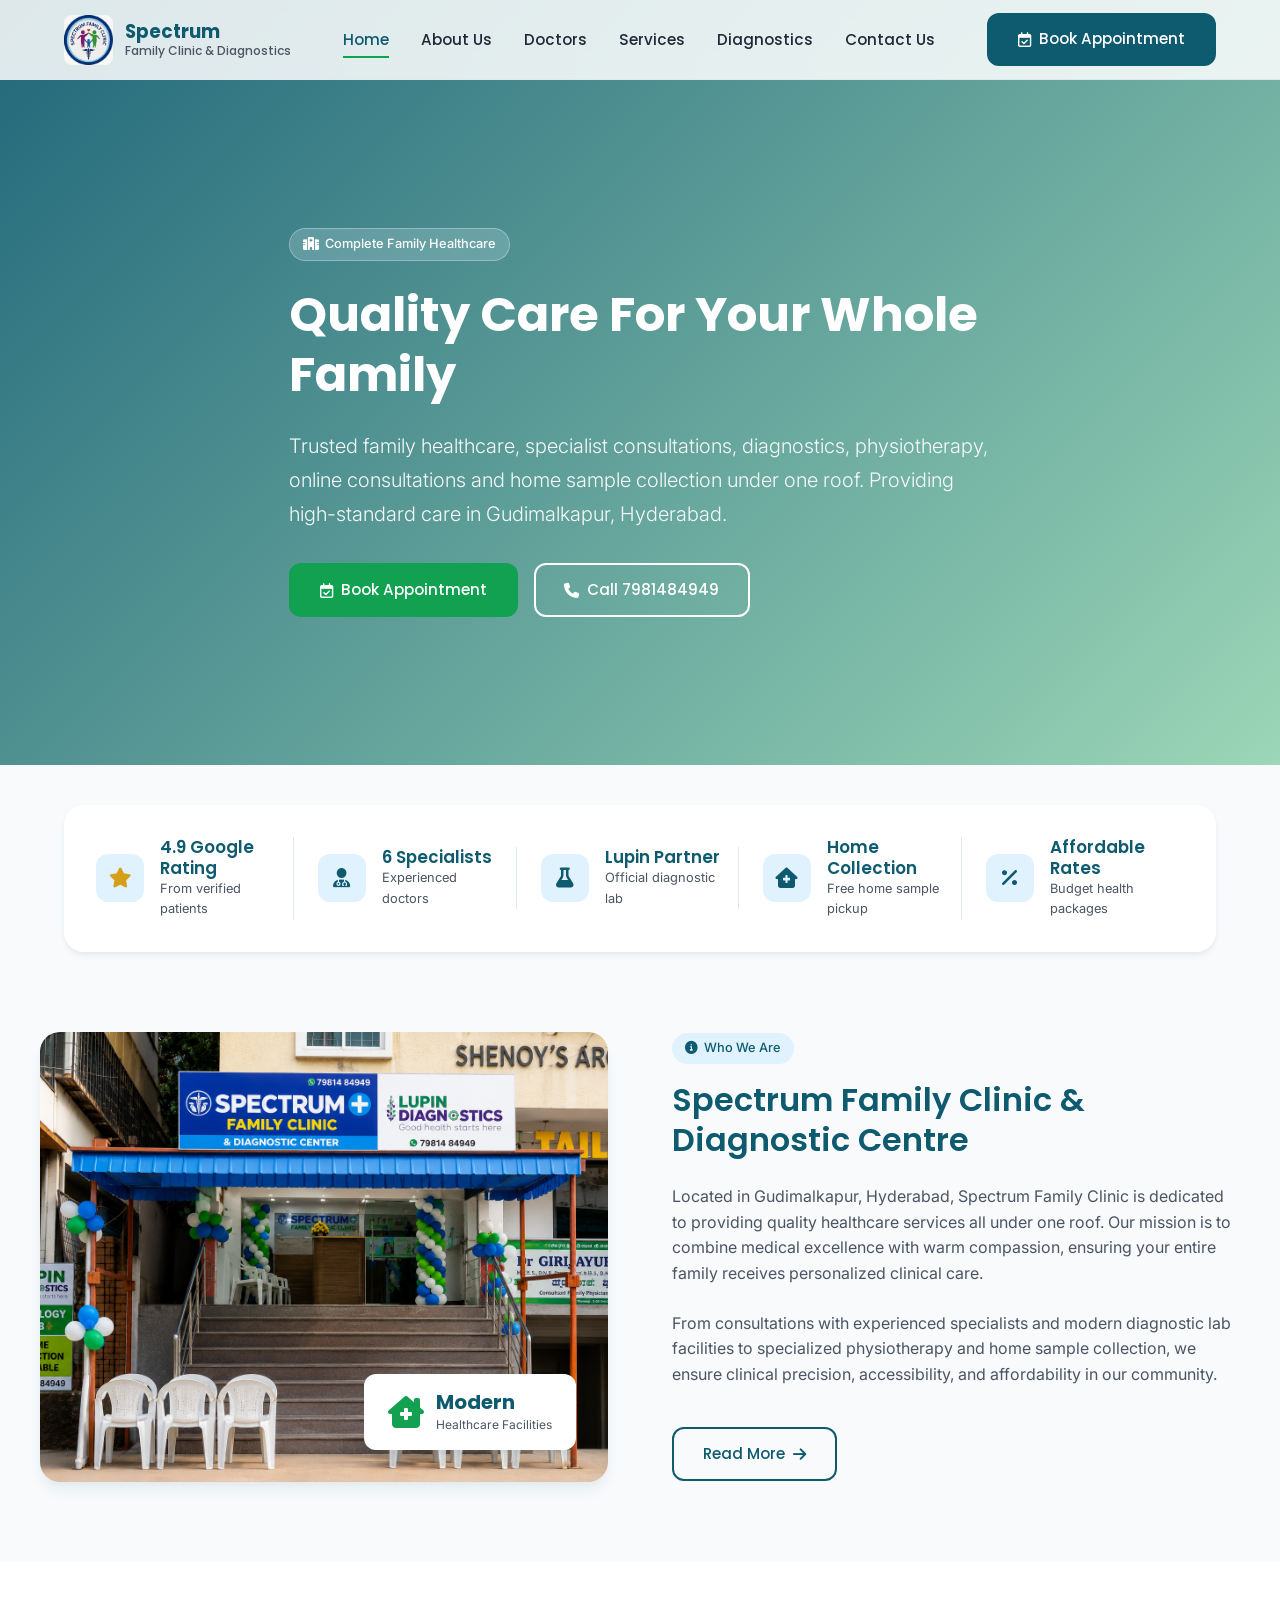
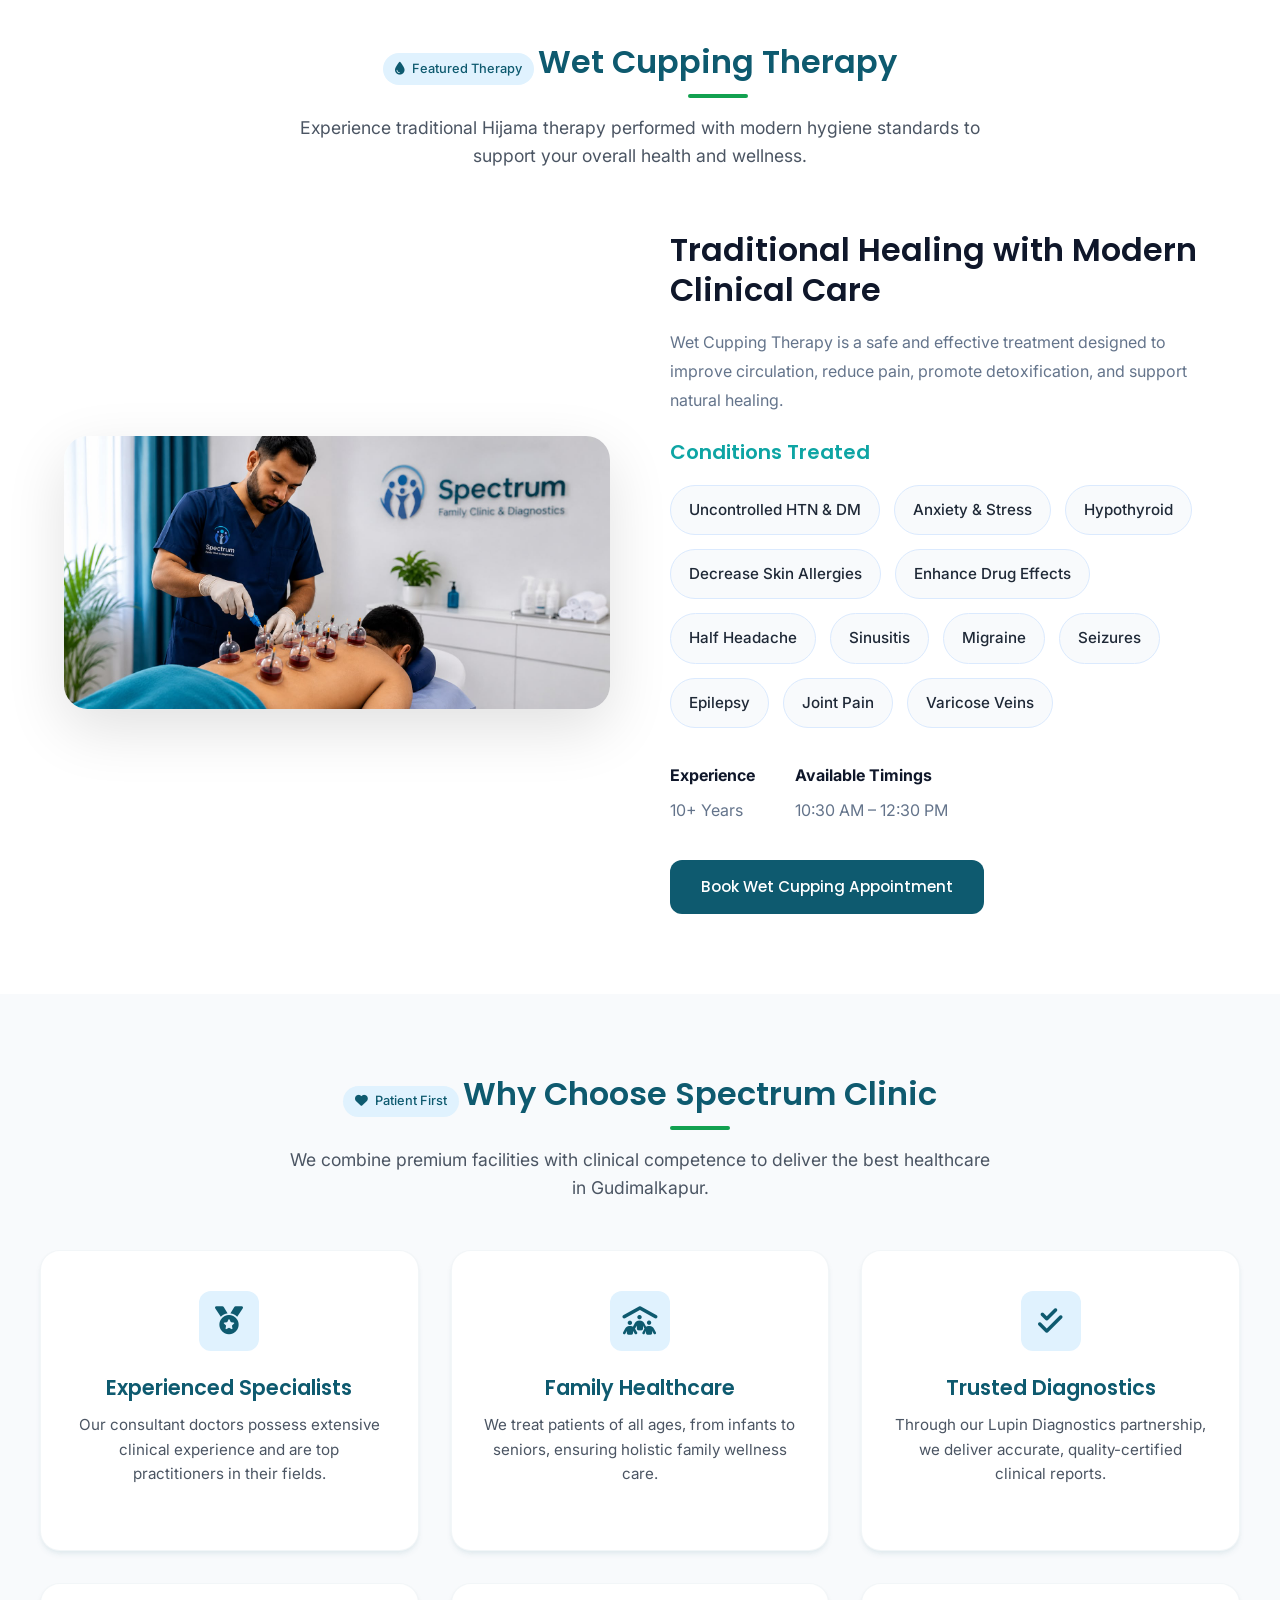
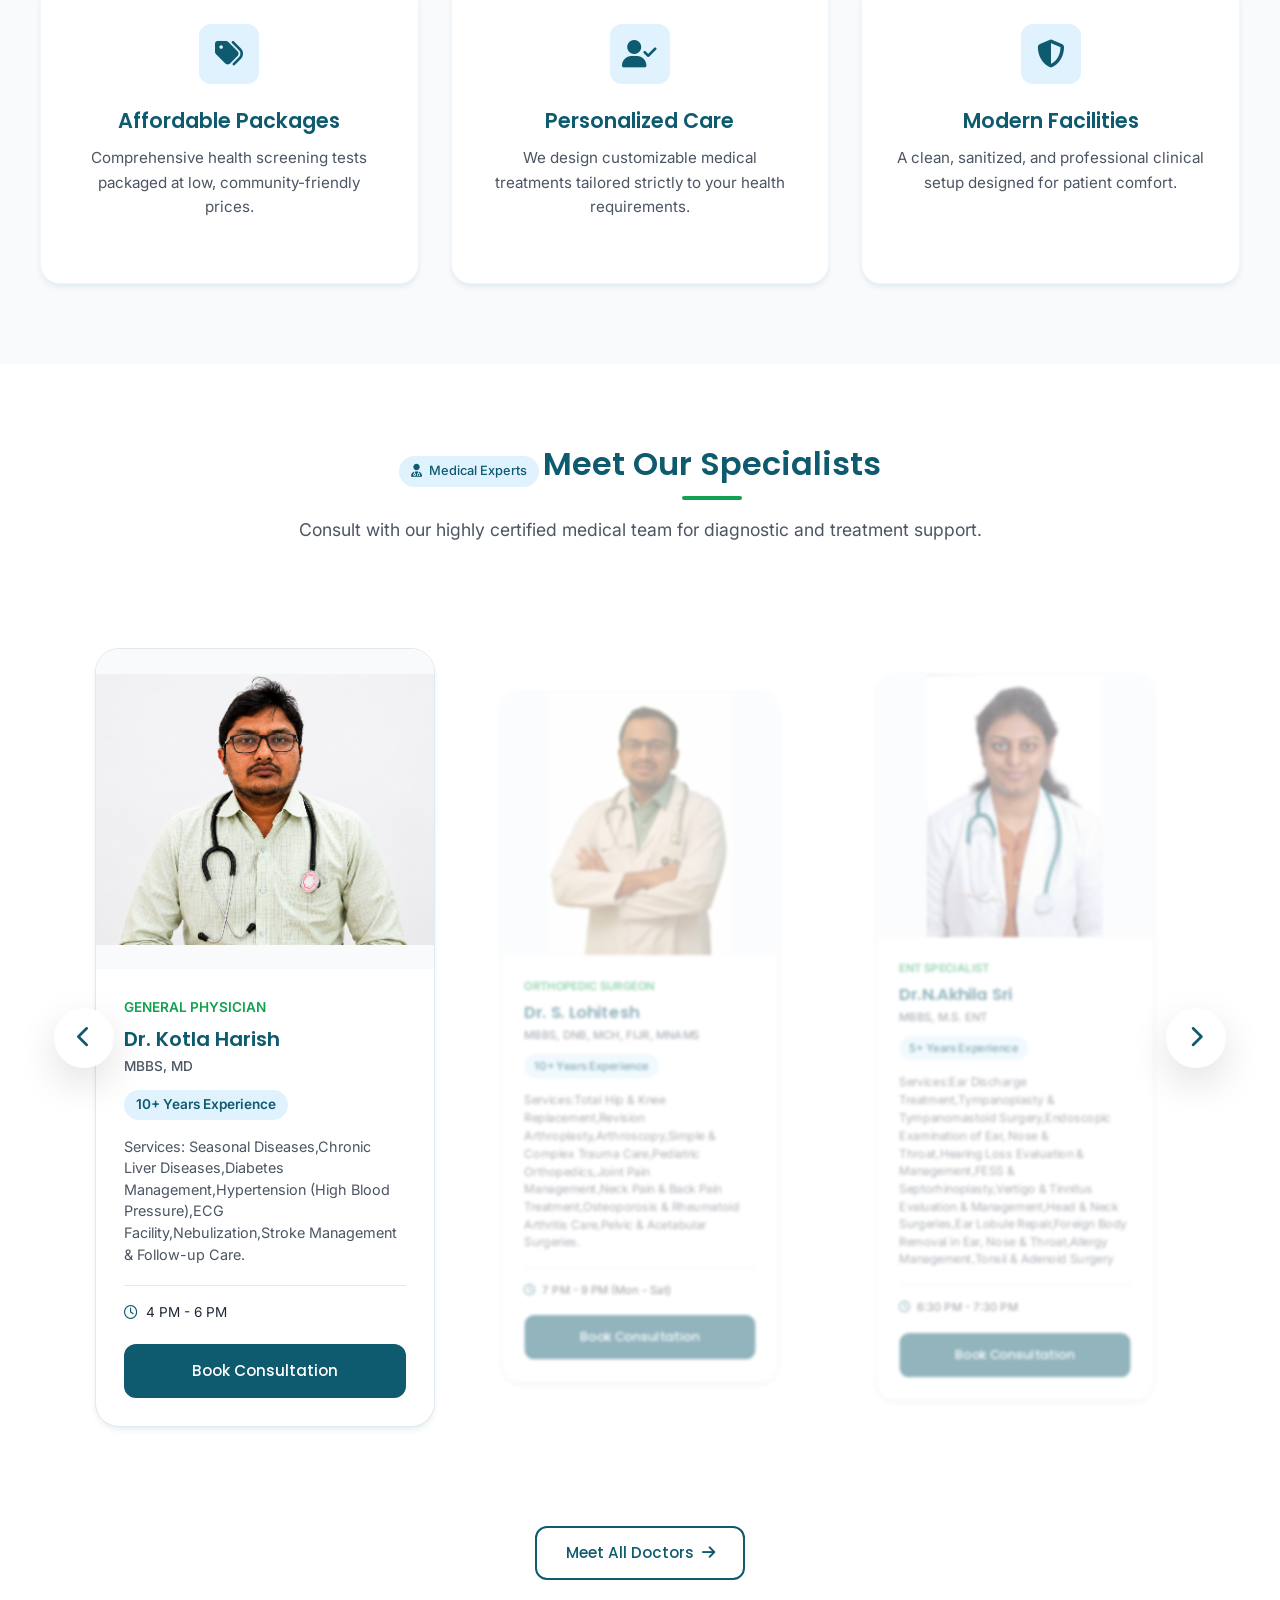
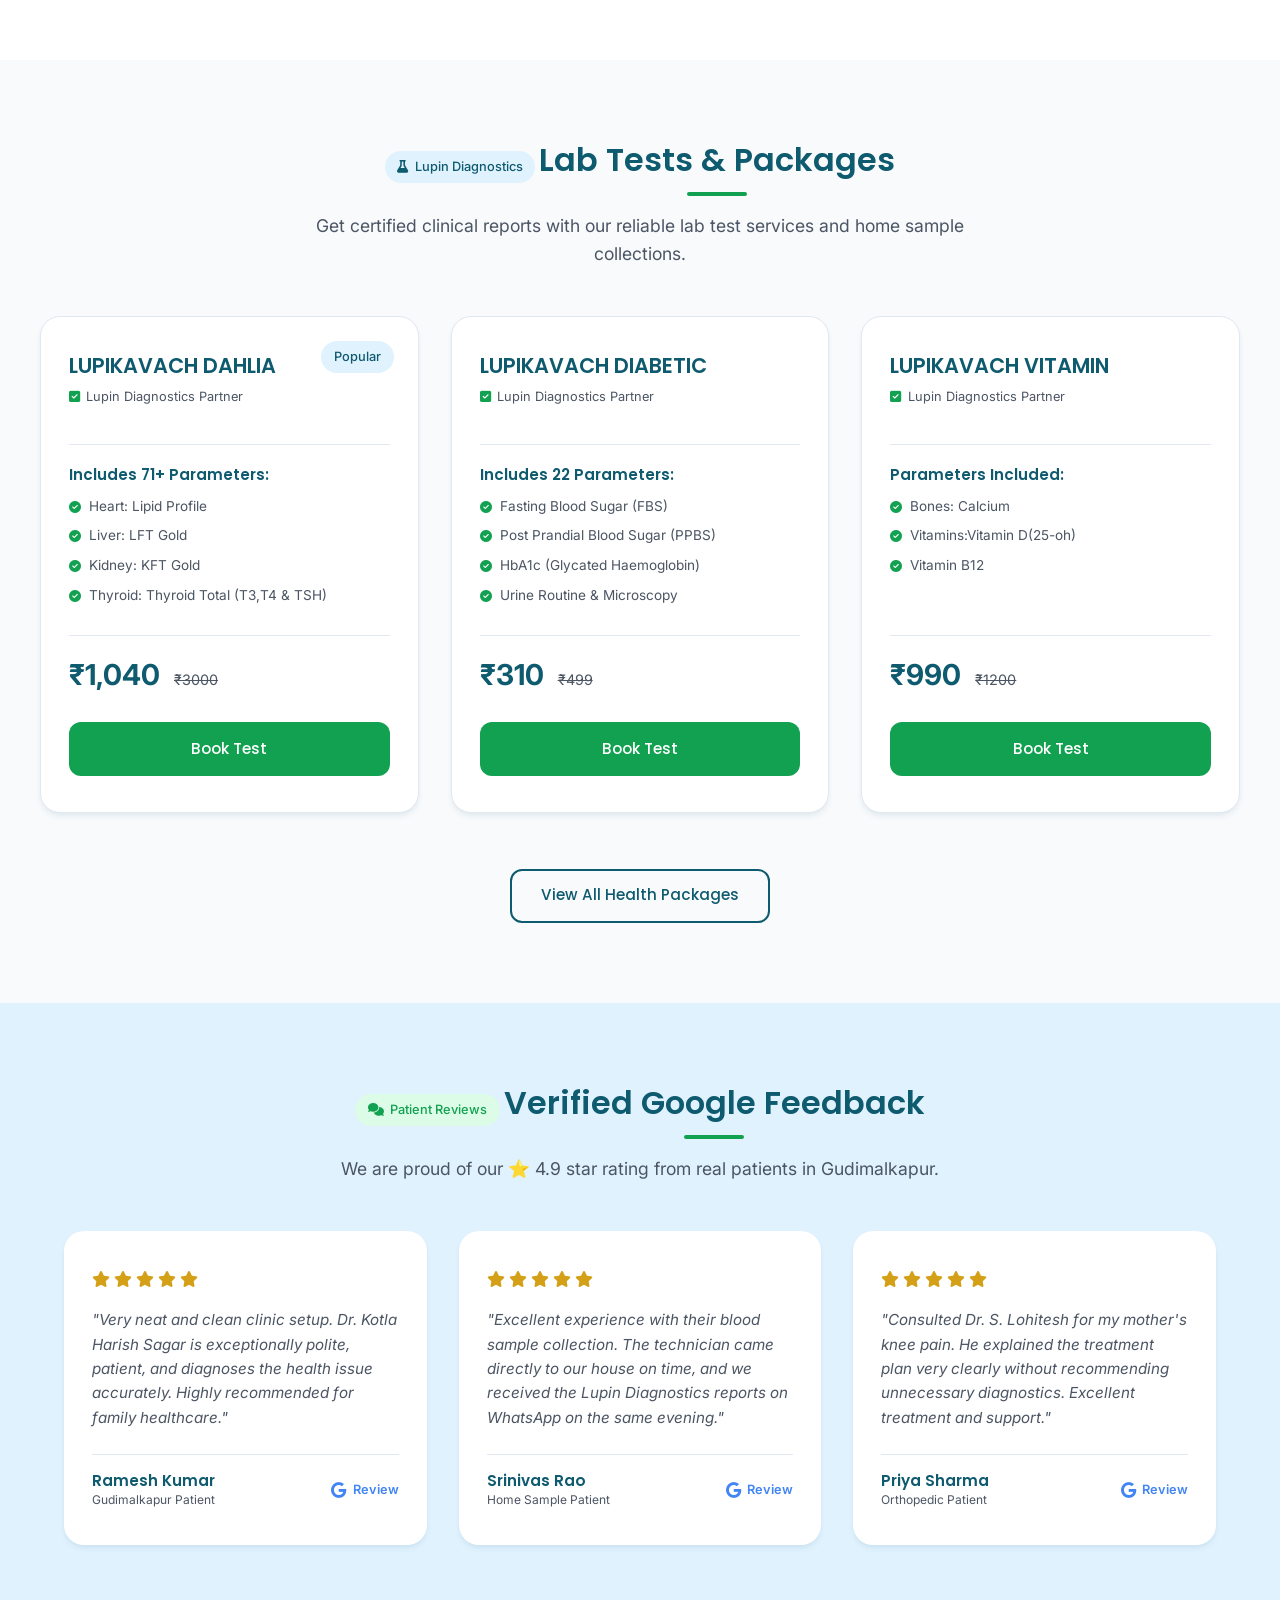
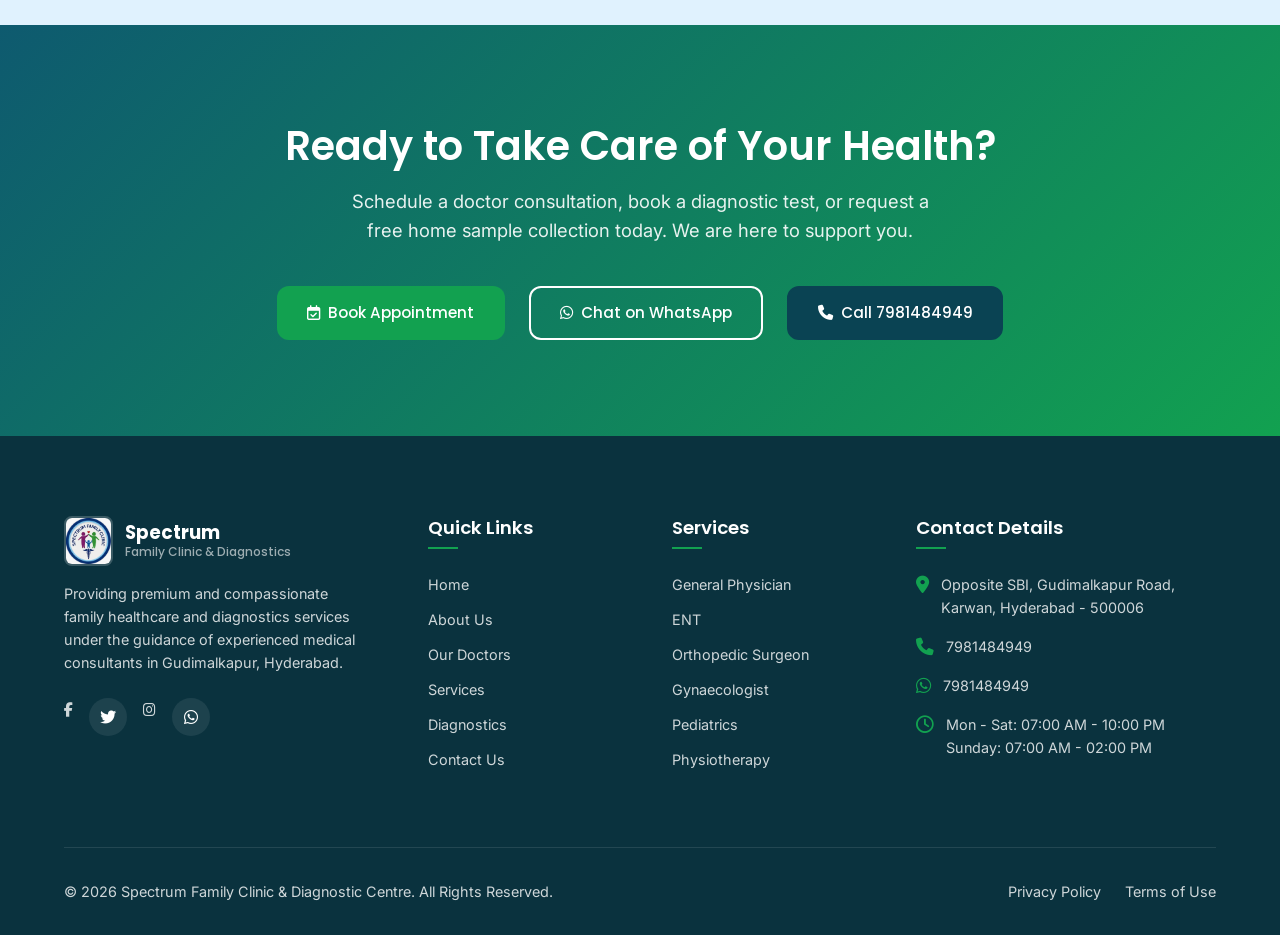
==== index.html @ e3f9c3ff "Spectrum Clinic Website" ====
<!DOCTYPE html>
<html lang="en">
<head>
  <meta charset="UTF-8">
  <meta name="viewport" content="width=device-width, initial-scale=1.0">
  
  <!-- Primary Meta Tags -->
  <title>Spectrum Family Clinic & Diagnostic Centre | Gudimalkapur, Hyderabad</title>
  <meta name="description" content="Quality Care For Your Whole Family. Trusted family clinic & diagnostic center in Gudimalkapur, Hyderabad. Specialist consultations, diagnostic tests, physiotherapy, home sample collection.">
  <meta name="keywords" content="Spectrum Family Clinic, Diagnostic Centre, Gudimalkapur Clinic, Mehdipatnam Clinic, Lupin Diagnostics Partner, Dr. Harish, Dr. Lohitesh, Dr. Akhila, Home blood collection Hyderabad">
  
  <!-- Open Graph / Facebook -->
  <meta property="og:type" content="website">
  <meta property="og:url" content="https://www.spectrumfamilyclinic.com/">
  <meta property="og:title" content="Spectrum Family Clinic & Diagnostic Centre">
  <meta property="og:description" content="Quality Care For Your Whole Family. Trusted family clinic & diagnostic center in Gudimalkapur, Hyderabad.">
  <meta property="og:image" content="assets/hospital.jpeg">

  <!-- Twitter -->
  <meta property="twitter:card" content="summary_large_image">
  <meta property="twitter:title" content="Spectrum Family Clinic & Diagnostic Centre">
  <meta property="twitter:description" content="Quality Care For Your Whole Family. Trusted clinic in Gudimalkapur.">
  <meta property="twitter:image" content="assets/hospital.jpeg">

  <!-- Stylesheets -->
  <link rel="stylesheet" href="css/style.css">
  <link rel="stylesheet" href="https://cdnjs.cloudflare.com/ajax/libs/font-awesome/6.4.0/css/all.min.css">
  
  <!-- JSON-LD Local Business & Healthcare Schema -->
  <script type="application/ld+json">
  {
    "@context": "https://schema.org",
    "@type": "MedicalClinic",
    "name": "Spectrum Family Clinic & Diagnostic Centre",
    "alternateName": "Spectrum Family Clinic",
    "image": "assets/hospital.jpeg",
    "logo": "assets/logo.jpeg",
    "telephone": "+917981484949",
    "url": "https://www.spectrumfamilyclinic.com",
    "address": {
      "@type": "PostalAddress",
      "streetAddress": "Opposite SBI, Gudimalkapur Road, Karwan",
      "addressLocality": "Hyderabad",
      "addressRegion": "Telangana",
      "postalCode": "500006",
      "addressCountry": "IN"
    },
    "geo": {
      "@type": "GeoCoordinates",
      "latitude": 17.3891,
      "longitude": 78.4357
    },
    "openingHoursSpecification": {
      "@type": "OpeningHoursSpecification",
      "dayOfWeek": [
        "Monday",
        "Tuesday",
        "Wednesday",
        "Thursday",
        "Friday",
        "Saturday"
      ],
      "opens": "10:00",
      "closes": "22:00"
    },
    "priceRange": "$$",
    "medicalSpecialty": [
      "GeneralPediatrics",
      "GynecologicAndObstetricServices",
      "Otolaryngology",
      "OrthopedicDiagnosticProcedure",
      "GeneralSurgery"
    ],
    "availableService": [
      {
        "@type": "MedicalTest",
        "name": "Blood Tests & Diagnostic Screenings"
      },
      {
        "@type": "MedicalTherapy",
        "name": "Physiotherapy"
      }
    ]
  }
  </script>
</head>
<body>

  <!-- Header -->
  <header class="header">
    <div class="container nav-container">
      <a href="index.html" class="logo-link" id="headerLogoLink">
        <img src="assets/logo.jpeg" alt="Spectrum Family Clinic Logo" class="logo-img">
        <div class="brand-text">
          Spectrum
          <span>Family Clinic & Diagnostics</span>
        </div>
      </a>
      
      <nav class="nav">
        <ul class="nav-menu" id="navMenu">
          <li><a href="index.html" class="nav-link active" id="navHome">Home</a></li>
          <li><a href="about.html" class="nav-link" id="navAbout">About Us</a></li>
          <li><a href="doctors.html" class="nav-link" id="navDoctors">Doctors</a></li>
          <li><a href="services.html" class="nav-link" id="navServices">Services</a></li>
          <li><a href="diagnostics.html" class="nav-link" id="navDiagnostics">Diagnostics</a></li>
          <li><a href="contact.html" class="nav-link" id="navContact">Contact Us</a></li>
        </ul>
      </nav>

      <div class="nav-cta">
        <a href="appointment.html" class="btn btn-primary" id="headerBookBtn">
          <i class="fa-regular fa-calendar-check"></i> Book Appointment
        </a>
      </div>

      <button class="hamburger" id="hamburgerBtn" aria-label="Toggle Navigation">
        <span></span>
        <span></span>
        <span></span>
      </button>
    </div>
  </header>

  <!-- Hero Section -->
  <section class="hero";">
    <div class="hero-overlay"></div>
    <div class="container hero-content">
      <div class="badge badge-teal" style="background: rgba(224, 242, 254, 0.2); color: #FFFFFF; border: 1px solid rgba(255,255,255,0.3); margin-bottom: 1.5rem;">
        <i class="fa-solid fa-hospital"></i> Complete Family Healthcare
      </div>
      <h1>Quality Care For Your Whole Family</h1>
      <p>Trusted family healthcare, specialist consultations, diagnostics, physiotherapy, online consultations and home sample collection under one roof. Providing high-standard care in Gudimalkapur, Hyderabad.</p>
      <div class="hero-actions">
        <a href="appointment.html" class="btn btn-secondary" id="heroBookBtn">
          <i class="fa-regular fa-calendar-check"></i> Book Appointment
        </a>
        <a href="tel:7981484949" class="btn btn-outline-white" id="heroCallBtn">
          <i class="fa-solid fa-phone"></i> Call 7981484949
        </a>
      </div>
    </div>
     </section>
     <!--trust bar-->
    <section class="container reveal">
    <div class="trust-bar">
      <div class="trust-grid">
        <div class="trust-item">
          <div class="trust-icon-box">
            <i class="fa-solid fa-star" style="color: var(--color-accent);"></i>
          </div>
          <div class="trust-info">
            <h4>4.9 Google Rating</h4>
            <p>From verified patients</p>
          </div>
        </div>
        
        <div class="trust-item">
          <div class="trust-icon-box">
            <i class="fa-solid fa-user-doctor"></i>
          </div>
          <div class="trust-info">
            <h4>6 Specialists</h4>
            <p>Experienced doctors</p>
          </div>
        </div>
        
        <div class="trust-item">
          <div class="trust-icon-box">
            <i class="fa-solid fa-flask"></i>
          </div>
          <div class="trust-info">
            <h4>Lupin Partner</h4>
            <p>Official diagnostic lab</p>
          </div>
        </div>

        <div class="trust-item">
          <div class="trust-icon-box">
            <i class="fa-solid fa-house-medical"></i>
          </div>
          <div class="trust-info">
            <h4>Home Collection</h4>
            <p>Free home sample pickup</p>
          </div>
        </div>

        <div class="trust-item">
          <div class="trust-icon-box">
            <i class="fa-solid fa-percent"></i>
          </div>
          <div class="trust-info">
            <h4>Affordable Rates</h4>
            <p>Budget health packages</p>
          </div>
        </div>
      </div>
    </div>
  </section>
 


  <!-- About Preview Section -->
  <section class="section-padding container reveal">
    <div class="about-preview-grid">
      <div class="about-preview-image">
        <!-- Using client exterior/interior image (Hospital.jpeg for home context) -->
        <img src="assets/hospital.png" alt="Spectrum Family Clinic Facility Gudimalkapur">
        <div class="about-preview-badge">
          <i class="fa-solid fa-house-chimney-medical"></i>
          <div>
            <h4>Modern</h4>
            <p>Healthcare Facilities</p>
          </div>
        </div>
      </div>
      
      <div class="about-preview-content">
        <div class="badge badge-teal" style="margin-bottom: 1rem;">
          <i class="fa-solid fa-circle-info"></i> Who We Are
        </div>
        <h2>Spectrum Family Clinic & Diagnostic Centre</h2>
        <p>Located in Gudimalkapur, Hyderabad, Spectrum Family Clinic is dedicated to providing quality healthcare services all under one roof. Our mission is to combine medical excellence with warm compassion, ensuring your entire family receives personalized clinical care.</p>
        <p>From consultations with experienced specialists and modern diagnostic lab facilities to specialized physiotherapy and home sample collection, we ensure clinical precision, accessibility, and affordability in our community.</p>
        <a href="about.html" class="btn btn-outline" id="aboutPreviewBtn" style="margin-top: 1rem;">Read More <i class="fa-solid fa-arrow-right"></i></a>
      </div>
    </div>
  </section>
<!-- Featured Wet Cupping Therapy Section -->
<section class="section-padding bg-white reveal">

    <div class="container">

        <div class="section-header">
            <div class="badge badge-teal" style="margin-bottom:1rem;">
                <i class="fa-solid fa-droplet"></i> Featured Therapy
            </div>

            <h2>Wet Cupping Therapy</h2>

            <p>
                Experience traditional Hijama therapy performed with modern
                hygiene standards to support your overall health and wellness.
            </p>
        </div>

        <div class="wet-cupping-container">

            <div class="wet-cupping-image">

                <img src="assets/wet-cupping-banner.jpeg"
                     alt="Wet Cupping Therapy">

            </div>

            <div class="wet-cupping-content">

                <h3>Traditional Healing with Modern Clinical Care</h3>

                <p>
                    Wet Cupping Therapy is a safe and effective treatment
                    designed to improve circulation, reduce pain,
                    promote detoxification, and support natural healing.
                </p>

                <h4>Conditions Treated</h4>

                <div class="conditions-grid">

                    <span>Uncontrolled HTN & DM</span>
                    <span>Anxiety & Stress</span>
                    <span>Hypothyroid</span>
                    <span>Decrease Skin Allergies</span>
                    <span>Enhance Drug Effects</span>
                    <span>Half Headache</span>
                    <span>Sinusitis</span>
                    <span>Migraine</span>
                    <span>Seizures</span>
                    <span>Epilepsy</span>
                    <span>Joint Pain</span>
                    <span>Varicose Veins</span>

                </div>

                <div class="wet-info">

                    <div>

                        <strong>Experience</strong>

                        <p>10+ Years</p>

                    </div>

                    <div>

                        <strong>Available Timings</strong>

                        <p>10:30 AM – 12:30 PM</p>

                    </div>

                </div>

                <a
href="https://wa.me/917981484949?text=Hello%20Spectrum%20Family%20Clinic,%0A%0AI%20would%20like%20to%20book%20a%20Wet%20Cupping%20(Hijama)%20appointment.%0A%0AName:%0APreferred%20Date:%0APreferred%20Time:%0A%0AThank%20you."
target="_blank"
class="btn btn-primary">

Book Wet Cupping Appointment

</a>

            </div>

        </div>

    </div>

</section>
  <!-- Why Choose Spectrum Section -->
  <section class="section-padding container reveal">
    <div class="section-header">
      <div class="badge badge-teal" style="margin-bottom: 1rem;">
        <i class="fa-solid fa-heart"></i> Patient First
      </div>
      <h2>Why Choose Spectrum Clinic</h2>
      <p>We combine premium facilities with clinical competence to deliver the best healthcare in Gudimalkapur.</p>
    </div>

    <div class="why-grid">
      <div class="premium-card text-center">
        <div class="card-icon" style="margin: 0 auto 1.5rem auto;"><i class="fa-solid fa-medal"></i></div>
        <h3>Experienced Specialists</h3>
        <p>Our consultant doctors possess extensive clinical experience and are top practitioners in their fields.</p>
      </div>

      <div class="premium-card text-center">
        <div class="card-icon" style="margin: 0 auto 1.5rem auto;"><i class="fa-solid fa-people-roof"></i></div>
        <h3>Family Healthcare</h3>
        <p>We treat patients of all ages, from infants to seniors, ensuring holistic family wellness care.</p>
      </div>

      <div class="premium-card text-center">
        <div class="card-icon" style="margin: 0 auto 1.5rem auto;"><i class="fa-solid fa-check-double"></i></div>
        <h3>Trusted Diagnostics</h3>
        <p>Through our Lupin Diagnostics partnership, we deliver accurate, quality-certified clinical reports.</p>
      </div>

      <div class="premium-card text-center">
        <div class="card-icon" style="margin: 0 auto 1.5rem auto;"><i class="fa-solid fa-tags"></i></div>
        <h3>Affordable Packages</h3>
        <p>Comprehensive health screening tests packaged at low, community-friendly prices.</p>
      </div>

      <div class="premium-card text-center">
        <div class="card-icon" style="margin: 0 auto 1.5rem auto;"><i class="fa-solid fa-user-check"></i></div>
        <h3>Personalized Care</h3>
        <p>We design customizable medical treatments tailored strictly to your health requirements.</p>
      </div>

      <div class="premium-card text-center">
        <div class="card-icon" style="margin: 0 auto 1.5rem auto;"><i class="fa-solid fa-shield-halved"></i></div>
        <h3>Modern Facilities</h3>
        <p>A clean, sanitized, and professional clinical setup designed for patient comfort.</p>
      </div>
    </div>
  </section>

  <!-- Doctors Preview Section -->
<section class="section-padding bg-white reveal doctor-carousel-section">

    <div class="container">

        <div class="section-header">
            <div class="badge badge-teal" style="margin-bottom:1rem;">
                <i class="fa-solid fa-user-doctor"></i> Medical Experts
            </div>

            <h2>Meet Our Specialists</h2>

            <p>
                Consult with our highly certified medical team for
                diagnostic and treatment support.
            </p>
        </div>

        <div class="doctor-carousel-wrapper">

            <button class="doctor-arrow prev">
                <i class="fas fa-chevron-left"></i>
            </button>

            <div class="doctor-carousel">

                <!-- Doctor 1 -->

                <div class="doctor-slide active">

                    <div class="doctor-card">

                        <div class="doctor-img-box">
                            <img src="assets/Dr Kotla.png">
                        </div>

                        <div class="doctor-info-box">

                            <span class="doctor-dept">
                                General Physician
                            </span>

                            <h3>Dr. Kotla Harish</h3>

                            <span class="doctor-qual">
                                MBBS, MD 
                            </span>

                            <span class="doctor-experience">
                                10+ Years Experience
                            </span>

                            <p class="doctor-description">
                               Services: Seasonal Diseases,Chronic Liver Diseases,Diabetes Management,Hypertension (High Blood Pressure),ECG Facility,Nebulization,Stroke Management & Follow-up Care. 
                            </p>

                            <div class="doctor-meta">

                                <div class="doctor-timings">
                                    <i class="fa-regular fa-clock"></i>
                                   4 PM - 6 PM
                                </div>

                                <a href="appointment.html?doc=harish"
                                   class="btn btn-primary">
                                    Book Consultation
                                </a>

                            </div>

                        </div>

                    </div>

                </div>

                <!-- Doctor 2 -->

                <div class="doctor-slide">

                    <div class="doctor-card">

                        <div class="doctor-img-box">
                            <img src="assets/dr_lohitesh.jpeg">
                        </div>

                        <div class="doctor-info-box">

                            <span class="doctor-dept">
                                Orthopedic surgeon
                            </span>

                            <h3>Dr. S. Lohitesh</h3>

                            <span class="doctor-qual">
                                MBBS, DNB, MCH, FIJR, MNAMS
                            </span>

                            <span class="doctor-experience">
                                10+ Years Experience
                            </span>

                            <p class="doctor-description">
                               Services:Total Hip & Knee Replacement,Revision Arthroplasty,Arthroscopy,Simple & Complex Trauma Care,Pediatric Orthopedics,Joint Pain Management,Neck Pain & Back Pain Treatment,Osteoporosis & Rheumatoid Arthritis Care,Pelvic & Acetabular Surgeries. 
                            </p>

                            <div class="doctor-meta">

                                <div class="doctor-timings">
                                    <i class="fa-regular fa-clock"></i>
                                    7 PM - 9 PM (Mon - Sat)
                                </div>

                                <a href="appointment.html?doc=lohitesh"
                                   class="btn btn-primary">
                                    Book Consultation
                                </a>

                            </div>

                        </div>

                    </div>

                </div>

                <!-- Doctor 3 -->

                <div class="doctor-slide">

                    <div class="doctor-card">

                        <div class="doctor-img-box">
                            <img src="assets/dr_akhila.jpeg">
                        </div>

                        <div class="doctor-info-box">

                            <span class="doctor-dept">
                                ENT Specialist 
                            </span>

                            <h3>Dr.N.Akhila Sri</h3>

                            <span class="doctor-qual">
                                MBBS, M.S. ENT
                            </span>

                            <span class="doctor-experience">
                                5+ Years Experience
                            </span>

                            <p class="doctor-description">
                                Services:Ear Discharge Treatment,Tympanoplasty & Tympanomastoid Surgery,Endoscopic Examination of Ear, Nose & Throat,Hearing Loss Evaluation & Management,FESS & Septorhinoplasty,Vertigo & Tinnitus Evaluation & Management,Head & Neck Surgeries,Ear Lobule Repair,Foreign Body Removal in Ear, Nose & Throat,Allergy Management,Tonsil & Adenoid Surgery
                            </p>

                            <div class="doctor-meta">

                                <div class="doctor-timings">
                                    <i class="fa-regular fa-clock"></i>
                                     6:30 PM - 7:30 PM
                                </div>

                                <a href="appointment.html?doc=akhila"
                                   class="btn btn-primary">
                                    Book Consultation
                                </a>

                            </div>

                        </div>

                    </div>

                </div>

            </div>

            <button class="doctor-arrow next">
                <i class="fas fa-chevron-right"></i>
            </button>

        </div>

        <div class="text-center" style="margin-top:45px;">

            <a href="doctors.html"
               class="btn btn-outline">

                Meet All Doctors
                <i class="fa-solid fa-arrow-right"></i>

            </a>

        </div>

    </div>

</section>
  <!-- Diagnostics Preview Section -->
  <section class="section-padding container reveal">
    <div class="section-header">
      <div class="badge badge-teal" style="margin-bottom: 1rem;">
        <i class="fa-solid fa-flask"></i> Lupin Diagnostics
      </div>
      <h2>Lab Tests & Packages</h2>
      <p>Get certified clinical reports with our reliable lab test services and home sample collections.</p>
    </div>

    <div class="package-grid">
      <!-- Test Package 1 -->
      <div class="package-card">
        <span class="badge badge-teal package-badge">Popular</span>
        <h3>LUPIKAVACH DAHLIA</h3>
        <div class="package-partner"><i class="fa-solid fa-square-check"></i> Lupin Diagnostics Partner</div>
  
        <div class="package-includes">
          <h4>Includes 71+ Parameters:</h4>
          <ul>
            <li><i class="fa-solid fa-circle-check"></i> Heart: Lipid Profile</li>
            <li><i class="fa-solid fa-circle-check"></i> Liver: LFT Gold </li>
            <li><i class="fa-solid fa-circle-check"></i> Kidney: KFT Gold </li>
            <li><i class="fa-solid fa-circle-check"></i> Thyroid: Thyroid Total (T3,T4 & TSH)</li>
          </ul>
        </div>
        <div class="package-pricing">
          <div class="package-price">₹1,040 <span>₹3000</span></div>
        </div>
        <a href="appointment.html?test=complete" class="btn btn-secondary">Book Test</a>
      </div>

      <!-- Test Package 2 -->
      <div class="package-card">
        <h3>LUPIKAVACH DIABETIC</h3>
        <div class="package-partner"><i class="fa-solid fa-square-check"></i> Lupin Diagnostics Partner</div>
        
        <div class="package-includes">
          <h4>Includes 22 Parameters:</h4>
          <ul>
            <li><i class="fa-solid fa-circle-check"></i> Fasting Blood Sugar (FBS)</li>
            <li><i class="fa-solid fa-circle-check"></i> Post Prandial Blood Sugar (PPBS)</li>
            <li><i class="fa-solid fa-circle-check"></i> HbA1c (Glycated Haemoglobin)</li>
            <li><i class="fa-solid fa-circle-check"></i> Urine Routine & Microscopy</li>
          </ul>
        </div>
        <div class="package-pricing">
          <div class="package-price">₹310 <span>₹499</span></div>
        </div>
        <a href="appointment.html?test=diabetes" class="btn btn-secondary">Book Test</a>
      </div>

      <!-- Test Package 3 -->
      <div class="package-card">
        <h3>LUPIKAVACH VITAMIN </h3>
        <div class="package-partner"><i class="fa-solid fa-square-check"></i> Lupin Diagnostics Partner</div>
        
        <div class="package-includes">
          <h4>Parameters Included:</h4>
          <ul>
            <li><i class="fa-solid fa-circle-check"></i> Bones: Calcium </li>
            <li><i class="fa-solid fa-circle-check"></i> Vitamins:Vitamin D(25-oh) </li>
            <li><i class="fa-solid fa-circle-check"></i> Vitamin B12 </li>
          </ul>
        </div>
        <div class="package-pricing">
          <div class="package-price">₹990 <span>₹1200</span></div>
        </div>
        <a href="appointment.html?test=thyroid" class="btn btn-secondary">Book Test</a>
      </div>
    </div>

    <div class="text-center" style="margin-top: 3.5rem;">
      <a href="diagnostics.html" class="btn btn-outline" id="viewAllDiagnosticsBtn">View All Health Packages</a>
    </div>
  </section>

  <!-- Testimonials Section -->
  <section class="section-padding testimonials-section reveal">
    <div class="container">
      <div class="section-header">
        <div class="badge badge-green" style="margin-bottom: 1rem;">
          <i class="fa-solid fa-comments"></i> Patient Reviews
        </div>
        <h2 style="color: var(--color-primary);">Verified Google Feedback</h2>
        <p style="color: var(--color-text-light);">We are proud of our ⭐ 4.9 star rating from real patients in Gudimalkapur.</p>
      </div>

      <div class="testimonial-grid">
        <!-- Review 1 -->
        <div class="testimonial-card">
          <div class="test-stars">
            <i class="fa-solid fa-star"></i>
            <i class="fa-solid fa-star"></i>
            <i class="fa-solid fa-star"></i>
            <i class="fa-solid fa-star"></i>
            <i class="fa-solid fa-star"></i>
          </div>
          <p class="test-text">"Very neat and clean clinic setup. Dr. Kotla Harish Sagar is exceptionally polite, patient, and diagnoses the health issue accurately. Highly recommended for family healthcare."</p>
          <div class="test-author-box">
            <div class="test-author">
              <h4>Ramesh Kumar</h4>
              <p>Gudimalkapur Patient</p>
            </div>
            <div class="google-review-badge">
              <i class="fa-brands fa-google"></i> Review
            </div>
          </div>
        </div>

        <!-- Review 2 -->
        <div class="testimonial-card">
          <div class="test-stars">
            <i class="fa-solid fa-star"></i>
            <i class="fa-solid fa-star"></i>
            <i class="fa-solid fa-star"></i>
            <i class="fa-solid fa-star"></i>
            <i class="fa-solid fa-star"></i>
          </div>
          <p class="test-text">"Excellent experience with their blood sample collection. The technician came directly to our house on time, and we received the Lupin Diagnostics reports on WhatsApp on the same evening."</p>
          <div class="test-author-box">
            <div class="test-author">
              <h4>Srinivas Rao</h4>
              <p>Home Sample Patient</p>
            </div>
            <div class="google-review-badge">
              <i class="fa-brands fa-google"></i> Review
            </div>
          </div>
        </div>

        <!-- Review 3 -->
        <div class="testimonial-card">
          <div class="test-stars">
            <i class="fa-solid fa-star"></i>
            <i class="fa-solid fa-star"></i>
            <i class="fa-solid fa-star"></i>
            <i class="fa-solid fa-star"></i>
            <i class="fa-solid fa-star"></i>
          </div>
          <p class="test-text">"Consulted Dr. S. Lohitesh for my mother's knee pain. He explained the treatment plan very clearly without recommending unnecessary diagnostics. Excellent treatment and support."</p>
          <div class="test-author-box">
            <div class="test-author">
              <h4>Priya Sharma</h4>
              <p>Orthopedic Patient</p>
            </div>
            <div class="google-review-badge">
              <i class="fa-brands fa-google"></i> Review
            </div>
          </div>
        </div>
      </div>
    </div>
  </section>

  <!-- Final CTA Section -->
  <section class="final-cta reveal">
    <div class="container">
      <h2>Ready to Take Care of Your Health?</h2>
      <p>Schedule a doctor consultation, book a diagnostic test, or request a free home sample collection today. We are here to support you.</p>
      <div class="final-cta-buttons">
        <a href="appointment.html" class="btn btn-secondary" id="ctaBookBtn">
          <i class="fa-regular fa-calendar-check"></i> Book Appointment
        </a>
        <a href="https://wa.me/917981484949" class="btn btn-outline-white" id="ctaWaBtn" target="_blank">
          <i class="fa-brands fa-whatsapp"></i> Chat on WhatsApp
        </a>
        <a href="tel:7981484949" class="btn btn-primary" id="ctaCallBtn" style="background-color: var(--color-primary-dark); border-color: var(--color-primary-dark);">
          <i class="fa-solid fa-phone"></i> Call 7981484949
        </a>
      </div>
    </div>
  </section>

  <!-- Footer -->
  <footer class="footer">
    <div class="container">
      <div class="footer-top">
        <div class="footer-brand">
          <a href="index.html" class="logo-link" style="margin-bottom: 1rem;">
            <img src="assets/logo.jpeg" alt="Spectrum Family Clinic Logo" class="logo-img" style="border: 2px solid rgba(255,255,255,0.2);">
            <div class="brand-text" style="color: #FFFFFF;">
              Spectrum
              <span style="color: rgba(255,255,255,0.6);">Family Clinic & Diagnostics</span>
            </div>
          </a>
          <p>Providing premium and compassionate family healthcare and diagnostics services under the guidance of experienced medical consultants in Gudimalkapur, Hyderabad.</p>
          <div class="social-links">
            <a href="https://www.facebook.com/share/1BTDL4vWSD/?mibextid=wwXIfr" target="_blank" rel="noopener noreferrer"aria-label="Facebook"><i class="fa-brands fa-facebook-f"></i></a>
            <a href="#" class="social-icon" aria-label="Twitter"><i class="fa-brands fa-twitter"></i></a>
            <a href="https://www.instagram.com/spectrum.clinic14?igsh=MWdrMHIwYWJzZGtmZw%3D%3D&utm_source=qr" target="_blank" rel="noopener noreferrer" aria-label="Instagram"> <i class="fa-brands fa-instagram"></i> </a>
            <a href="https://wa.me/917981484949" class="social-icon" aria-label="WhatsApp" target="_blank"><i class="fa-brands fa-whatsapp"></i></a>
          </div>
        </div>

        <div>
          <h4>Quick Links</h4>
          <ul class="footer-links">
            <li><a href="index.html">Home</a></li>
            <li><a href="about.html">About Us</a></li>
            <li><a href="doctors.html">Our Doctors</a></li>
            <li><a href="services.html">Services</a></li>
            <li><a href="diagnostics.html">Diagnostics</a></li>
            <li><a href="contact.html">Contact Us</a></li>
          </ul>
        </div>

        <div>
          <h4>Services</h4>
          <ul class="footer-links">
            <li><a href="services.html#physician">General Physician</a></li>
            <li><a href="services.html#ent">ENT </a></li>
            <li><a href="services.html#ortho">Orthopedic Surgeon</a></li>
            <li><a href="services.html#gynec">Gynaecologist</a></li>
            <li><a href="services.html#pediatrics">Pediatrics</a></li>
            <li><a href="services.html#physio">Physiotherapy</a></li>
          </ul>
        </div>

        <div>
          <h4>Contact Details</h4>
          <ul class="footer-contact">
            <li>
              <i class="fa-solid fa-location-dot"></i>
              <span>Opposite SBI, Gudimalkapur Road, Karwan, Hyderabad - 500006</span>
            </li>
            <li>
              <i class="fa-solid fa-phone"></i>
              <span><a href="tel:7981484949">7981484949</a></span>
            </li>
            <li>
              <i class="fa-brands fa-whatsapp"></i>
              <span><a href="https://wa.me/917981484949" target="_blank">7981484949</a></span>
            </li>
            <li>
              <i class="fa-regular fa-clock"></i>
              <span>Mon - Sat: 07:00 AM - 10:00 PM<br>Sunday: 07:00 AM - 02:00 PM</span>
            </li>
          </ul>
        </div>
      </div>

      <div class="footer-bottom">
        <p>&copy; 2026 Spectrum Family Clinic & Diagnostic Centre. All Rights Reserved.</p>
        <ul class="footer-bottom-links">
          <li><a href="#">Privacy Policy</a></li>
          <li><a href="#">Terms of Use</a></li>
        </ul>
      </div>
    </div>
  </footer>

  <!-- Sticky Bottom Mobile Bar -->
  <div class="sticky-bottom-bar">
    <a href="tel:7981484949" class="sticky-bottom-item highlight" id="mobileStickyCall">
      <i class="fa-solid fa-phone"></i>
      <span>Call Now</span>
    </a>
    <a href="https://wa.me/917981484949" class="sticky-bottom-item highlight-green" id="mobileStickyWa" target="_blank">
      <i class="fa-brands fa-whatsapp"></i>
      <span>WhatsApp</span>
    </a>
    <a href="appointment.html" class="sticky-bottom-item" id="mobileStickyBook">
      <i class="fa-regular fa-calendar-check"></i>
      <span>Book Appointment</span>
    </a>
  </div>

  <!-- Scripts -->
  <script src="js/main.js"></script>
</body>
</html>
---- css/style.css ----
/* Spectrum Family Clinic & Diagnostic Centre - Stylesheet */
@import url('https://fonts.googleapis.com/css2?family=Inter:wght@300;400;500;600&family=Poppins:wght@500;600;700&display=swap');

/* Design System Tokens */
:root {
  /* Colors */
  --color-primary: #0E5A6F;        /* Deep Medical Teal */
  --color-primary-dark: #0A4353;
  --color-primary-light: #E0F2FE;  /* Very Light Teal background */
  --color-secondary: #12A150;      /* Healthcare Green */
  --color-secondary-dark: #0D7A3C;
  --color-accent: #D4A017;         /* Gold (used sparingly for stars) */
  --color-bg: #F8FAFC;             /* Light Slate background */
  --color-card: #FFFFFF;
  --color-text: #1F2937;           /* Charcoal text */
  --color-text-light: #4B5563;     /* Muted text */
  --color-border: #E2E8F0;
  
  /* Typography */
  --font-headings: 'Poppins', sans-serif;
  --font-body: 'Inter', sans-serif;
  
  /* Shadows */
  --shadow-sm: 0 1px 3px rgba(14, 90, 111, 0.05);
  --shadow-md: 0 4px 6px -1px rgba(14, 90, 111, 0.08), 0 2px 4px -1px rgba(14, 90, 111, 0.04);
  --shadow-lg: 0 10px 15px -3px rgba(14, 90, 111, 0.08), 0 4px 6px -2px rgba(14, 90, 111, 0.04);
  --shadow-hover: 0 20px 25px -5px rgba(14, 90, 111, 0.12), 0 10px 10px -5px rgba(14, 90, 111, 0.04);
  
  /* Border Radius */
  --radius-sm: 8px;
  --radius-md: 12px;
  --radius-lg: 20px;
  --radius-full: 9999px;
  
  /* Layout */
  --max-width: 1200px;
  --transition: all 0.3s cubic-bezier(0.4, 0, 0.2, 1);
  --header-height: 80px;
}

/* Reset */
*, *::before, *::after {
  box-sizing: border-box;
  margin: 0;
  padding: 0;
}

html {
  scroll-behavior: smooth;
  font-size: 16px;
  -webkit-font-smoothing: antialiased;
}

body {
  font-family: var(--font-body);
  background-color: var(--color-bg);
  color: var(--color-text);
  line-height: 1.6;
  padding-bottom: 0;
}

/* Typography */
h1, h2, h3, h4, h5, h6 {
  font-family: var(--font-headings);
  font-weight: 600;
  line-height: 1.25;
  color: var(--color-primary);
}

h1 {
  font-size: 2.5rem;
  font-weight: 700;
}

h2 {
  font-size: 2rem;
  margin-bottom: 1rem;
  position: relative;
  display: inline-block;
}

/* Section Header styling */
.section-header {
  text-align: center;
  max-width: 700px;
  margin: 0 auto 3rem auto;
}

.section-header h2::after {
  content: '';
  display: block;
  width: 60px;
  height: 4px;
  background: var(--color-secondary);
  margin: 0.75rem auto 0 auto;
  border-radius: var(--radius-full);
}

.section-header p {
  color: var(--color-text-light);
  font-size: 1.1rem;
}

a {
  color: inherit;
  text-decoration: none;
  transition: var(--transition);
}

img {
  max-width: 100%;
  height: auto;
  display: block;
}

/* Layout Utilities */
.container {
  max-width: var(--max-width);
  margin: 0 auto;
  padding: 0 1.5rem;
}

.section-padding {
  padding: 5rem 0;
}

.bg-white {
  background-color: #FFFFFF;
}

.text-center {
  text-align: center;
}

.d-grid {
  display: grid;
    grid-template-columns:repeat(3,1fr);
    gap:2rem;
}


.flex {
  display: flex;
}

/* Buttons & Links */
.btn {
  display: inline-flex;
  align-items: center;
  justify-content: center;
  font-family: var(--font-headings);
  font-weight: 500;
  padding: 0.8rem 1.8rem;
  border-radius: var(--radius-md);
  border: 2px solid transparent;
  cursor: pointer;
  transition: var(--transition);
  font-size: 0.95rem;
  gap: 0.5rem;
}

.btn-primary {
  background-color: var(--color-primary);
  color: #FFFFFF;
}

.btn-primary:hover {
  background-color: var(--color-primary-dark);
  transform: translateY(-2px);
  box-shadow: 0 4px 12px rgba(14, 90, 111, 0.2);
}

.btn-secondary {
  background-color: var(--color-secondary);
  color: #FFFFFF;
}

.btn-secondary:hover {
  background-color: var(--color-secondary-dark);
  transform: translateY(-2px);
  box-shadow: 0 4px 12px rgba(18, 161, 80, 0.2);
}

.btn-outline {
  background-color: transparent;
  border-color: var(--color-primary);
  color: var(--color-primary);
}

.btn-outline:hover {
  background-color: var(--color-primary);
  color: #FFFFFF;
  transform: translateY(-2px);
}

.btn-outline-white {
  background-color: transparent;
  border-color: #FFFFFF;
  color: #FFFFFF;
}

.btn-outline-white:hover {
  background-color: #FFFFFF;
  color: var(--color-primary);
  transform: translateY(-2px);
}

/* Badges */
.badge {
  display: inline-flex;
  align-items: center;
  padding: 0.35rem 0.8rem;
  border-radius: var(--radius-full);
  font-size: 0.8rem;
  font-weight: 500;
  gap: 0.4rem;
}

.badge-teal {
  background-color: var(--color-primary-light);
  color: var(--color-primary);
}

.badge-green {
  background-color: #DCFCE7;
  color: var(--color-secondary);
}

/* Header & Navigation */
.header {
  position: fixed;
  top: 0;
  left: 0;
  right: 0;
  height: var(--header-height);
  background-color: rgba(255, 255, 255, 0.85);
  backdrop-filter: blur(12px);
  -webkit-backdrop-filter: blur(12px);
  border-bottom: 1px solid var(--color-border);
  z-index: 1000;
  transition: var(--transition);
}

.header.scrolled {
  height: 70px;
  background-color: rgba(255, 255, 255, 0.95);
  box-shadow: var(--shadow-md);
}

.nav-container {
  display: flex;
  justify-content: space-between;
  align-items: center;
  height: 100%;
}

.logo-link {
  display: flex;
  align-items: center;
  gap: 0.75rem;
}

.logo-img {
  height: 50px;
  width: auto;
  border-radius: var(--radius-sm);
}

.brand-text {
  font-family: var(--font-headings);
  font-weight: 700;
  font-size: 1.15rem;
  color: var(--color-primary);
  line-height: 1.1;
}

.brand-text span {
  display: block;
  font-size: 0.75rem;
  font-weight: 500;
  color: var(--color-text-light);
  margin-top: 2px;
}

.nav-menu {
  display: flex;
  list-style: none;
  gap: 2rem;
  align-items: center;
}

.nav-link {
  font-family: var(--font-headings);
  font-size: 0.95rem;
  font-weight: 500;
  color: var(--color-text);
  position: relative;
  padding: 0.5rem 0;
}

.nav-link:hover, .nav-link.active {
  color: var(--color-primary);
}

.nav-link::after {
  content: '';
  position: absolute;
  bottom: 0;
  left: 0;
  width: 0;
  height: 2px;
  background-color: var(--color-secondary);
  transition: var(--transition);
}

.nav-link:hover::after, .nav-link.active::after {
  width: 100%;
}

.nav-cta {
  display: flex;
  align-items: center;
}

/* Mobile Hamburger Menu */
.hamburger {
  display: none;
  background: none;
  border: none;
  cursor: pointer;
  padding: 0.5rem;
  z-index: 1001;
}

.hamburger span {
  display: block;
  width: 25px;
  height: 3px;
  background-color: var(--color-primary);
  margin: 5px 0;
  transition: var(--transition);
  border-radius: 3px;
}

/* Mobile Sticky Bottom Navigation */
.sticky-bottom-bar {
  display: none;
  position: fixed;
  bottom: 0;
  left: 0;
  right: 0;
  background: #FFFFFF;
  box-shadow: 0 -4px 12px rgba(0, 0, 0, 0.08);
  z-index: 999;
  grid-template-columns: repeat(3, 1fr);
  border-top: 1px solid var(--color-border);
}

.sticky-bottom-item {
  display: flex;
  flex-direction: column;
  align-items: center;
  justify-content: center;
  padding: 0.75rem 0;
  font-size: 0.75rem;
  font-weight: 500;
  color: var(--color-text-light);
  gap: 3px;
}

.sticky-bottom-item i {
  font-size: 1.25rem;
}

.sticky-bottom-item.highlight {
  background-color: var(--color-primary);
  color: #FFFFFF;
}

.sticky-bottom-item.highlight-green {
  background-color: var(--color-secondary);
  color: #FFFFFF;
}

/* Hero Section */
.hero {
  position: relative;
  min-height: 85vh;
  padding-top: var(--header-height);
  display: flex;
  align-items: center;
  background-size: cover;
  background-position: center;
  background-repeat: no-repeat;
  color: #FFFFFF;
}

.hero-overlay {
  position: absolute;
  top: 0;
  left: 0;
  right: 0;
  bottom: 0;
  background: linear-gradient(135deg, rgba(14, 90, 111, 0.92) 0%, rgba(18, 161, 80, 0.4) 100%);
  z-index: 1;
}

.hero-content {
  position: relative;
  z-index: 2;
  max-width: 750px;
}

.hero h1 {
  color: #FFFFFF;
  font-size: 3rem;
  margin-bottom: 1.5rem;
}

.hero p {
  font-size: 1.25rem;
  margin-bottom: 2rem;
  opacity: 0.95;
  font-weight: 300;
  line-height: 1.7;
}

.hero-actions {
  display: flex;
  gap: 1rem;
}

/* Inner Page Hero */
.inner-hero {
  position: relative;
  padding: 6rem 0 4rem 0;
  background: linear-gradient(135deg, var(--color-primary) 0%, var(--color-primary-dark) 100%);
  color: #FFFFFF;
  margin-top: var(--header-height);
  text-align: center;
}

.inner-hero h1 {
  color: #FFFFFF;
  font-size: 2.75rem;
  margin-bottom: 0.75rem;
}

.breadcrumbs {
  display: flex;
  justify-content: center;
  list-style: none;
  font-size: 0.9rem;
  opacity: 0.8;
  gap: 0.5rem;
}

.breadcrumbs li::after {
  content: '/';
  margin-left: 0.5rem;
}

.breadcrumbs li:last-child::after {
  content: '';
}

/* Trust Bar */
.trust-bar {
  background-color: #FFFFFF;
  box-shadow: var(--shadow-md);
  border-radius: var(--radius-lg);
  margin-top: 40px;
  position: relative;
  z-index: 10;
  padding: 2rem;
}

.trust-grid {
  display: grid;
  grid-template-columns: repeat(5, 1fr);
  gap: 1.5rem;
  align-items: center;
}

.trust-item {
  display: flex;
  align-items: center;
  gap: 1rem;
  border-right: 1px solid var(--color-border);
  padding-right: 1rem;
}

.trust-item:last-child {
  border-right: none;
}

.trust-icon-box {
  width: 48px;
  height: 48px;
  background-color: var(--color-primary-light);
  border-radius: var(--radius-md);
  display: flex;
  align-items: center;
  justify-content: center;
  color: var(--color-primary);
  font-size: 1.25rem;
  flex-shrink: 0;
}

.trust-info h4 {
  font-size: 1.05rem;
  font-weight: 600;
  color: var(--color-primary);
}

.trust-info p {
  font-size: 0.8rem;
  color: var(--color-text-light);
}

/* Premium Card Designs */
.card-grid {
  display: grid;
  grid-template-columns: repeat(auto-fit, minmax(320px, 1fr));
  gap: 2rem;
}

.premium-card {
  background-color: var(--color-card);
  border-radius: var(--radius-lg);
  padding: 2.5rem 2rem;
  box-shadow: var(--shadow-md);
  border: 1px solid rgba(14, 90, 111, 0.05);
  transition: var(--transition);
  position: relative;
  overflow: hidden;
}

.premium-card::before {
  content: '';
  position: absolute;
  top: 0;
  left: 0;
  width: 100%;
  height: 4px;
  background: linear-gradient(90deg, var(--color-primary), var(--color-secondary));
  opacity: 0;
  transition: var(--transition);
}

.premium-card:hover {
  transform: translateY(-6px);
  box-shadow: var(--shadow-hover);
}

.premium-card:hover::before {
  opacity: 1;
}

.card-icon {
  width: 60px;
  height: 60px;
  background-color: var(--color-primary-light);
  border-radius: var(--radius-md);
  display: flex;
  align-items: center;
  justify-content: center;
  color: var(--color-primary);
  font-size: 1.75rem;
  margin-bottom: 1.5rem;
  transition: var(--transition);
}

.premium-card:hover .card-icon {
  background-color: var(--color-primary);
  color: #FFFFFF;
}

.premium-card h3 {
  font-size: 1.3rem;
  margin-bottom: 0.75rem;
}

.premium-card p {
  color: var(--color-text-light);
  font-size: 0.95rem;
  margin-bottom: 1.5rem;
}

.card-link {
  color: var(--color-primary);
  font-weight: 600;
  font-size: 0.9rem;
  display: inline-flex;
  align-items: center;
  gap: 0.4rem;
}

.card-link i {
  font-size: 0.8rem;
  transition: var(--transition);
}

.premium-card:hover .card-link i {
  transform: translateX(4px);
}

/* About Preview Section */
.about-preview-grid {
  display: grid;
  grid-template-columns: 1fr 1fr;
  gap: 4rem;
  align-items: center;
}

.about-preview-image {
  position: relative;
  border-radius: var(--radius-lg);
  overflow: hidden;
  box-shadow: var(--shadow-lg);
}

.about-preview-image img {
  width: 100%;
  height: 450px;
  object-fit: cover;
  transition: var(--transition);
}

.about-preview-image:hover img {
  transform: scale(1.05);
}

.about-preview-badge {
  position: absolute;
  bottom: 2rem;
  right: 2rem;
  background-color: #FFFFFF;
  padding: 1rem 1.5rem;
  border-radius: var(--radius-md);
  box-shadow: var(--shadow-lg);
  display: flex;
  align-items: center;
  gap: 0.75rem;
}

.about-preview-badge i {
  color: var(--color-secondary);
  font-size: 2rem;
}

.about-preview-badge h4 {
  font-size: 1.25rem;
  font-weight: 700;
  color: var(--color-primary);
}

.about-preview-badge p {
  font-size: 0.75rem;
  color: var(--color-text-light);
}

.about-preview-content h2 {
  margin-bottom: 1.5rem;
}

.about-preview-content p {
  color: var(--color-text-light);
  margin-bottom: 1.5rem;
}

/* Why Choose Us Grid */
.why-grid {
  display: grid;
  grid-template-columns: repeat(3, 1fr);
  gap: 2rem;
}

/* Doctor Section & Doctors Page Cards */
.doctor-grid {
  display: grid;
  grid-template-columns: repeat(3, 1fr);
  gap: 2.5rem;
}

.doctor-card {
  background-color: var(--color-card);
  border-radius: var(--radius-lg);
  overflow: hidden;
  box-shadow: var(--shadow-md);
  border: 1px solid var(--color-border);
  transition: var(--transition);
  display: flex;
  flex-direction: column;
  height: 100%; /* Equal Height */
}

.doctor-card:hover {
  transform: translateY(-6px);
  box-shadow: var(--shadow-hover);
}

.doctor-img-box {
  width: 100%;
  height: 320px; /* Equal image sizes */
  overflow: hidden;
  background-color: var(--color-bg);
  position: relative;
}

.doctor-img-box img {
  width: 100%;
  height: 100%;
  object-fit: contain;
  transition: var(--transition);
}

.doctor-card:hover .doctor-img-box img {
  transform: scale(1.05);
}

.doctor-info-box {
  padding: 1.75rem;
  flex-grow: 1; /* Equal space distribution */
  display: flex;
  flex-direction: column;
}

.doctor-dept {
  color: var(--color-secondary);
  font-weight: 600;
  font-size: 0.85rem;
  text-transform: uppercase;
  margin-bottom: 0.5rem;
}

.doctor-card h3 {
  font-size: 1.25rem;
  margin-bottom: 0.25rem;
}

.doctor-qual {
  font-size: 0.85rem;
  color: var(--color-text-light);
  margin-bottom: 0.75rem;
  font-weight: 500;
}

.doctor-experience {
  font-size: 0.85rem;
  color: var(--color-primary);
  background-color: var(--color-primary-light);
  padding: 0.25rem 0.75rem;
  border-radius: var(--radius-full);
  display: inline-block;
  align-self: flex-start;
  margin-bottom: 1rem;
  font-weight: 600;
}

.doctor-description {
  color: var(--color-text-light);
  font-size: 0.9rem;
  line-height: 1.5;
  margin-bottom: 1.25rem;
  flex-grow: 1; /* Keeps details matching */
}

.doctor-meta {
  border-top: 1px solid var(--color-border);
  padding-top: 1rem;
  margin-top: auto;
  font-size: 0.85rem;
}

.doctor-timings {
  color: var(--color-text);
  margin-bottom: 1.25rem;
  display: flex;
  align-items: center;
  gap: 0.5rem;
}

.doctor-timings i {
  color: var(--color-primary);
}

.doctor-card .btn {
  width: 100%;
}

/* Diagnostics & Packages Grid */
.package-grid {
  display: grid;
  grid-template-columns: repeat(auto-fit, minmax(340px, 1fr));
  gap: 2rem;
}

.package-card {
  background-color: var(--color-card);
  border-radius: var(--radius-lg);
  padding: 2.25rem 1.75rem;
  border: 1px solid var(--color-border);
  box-shadow: var(--shadow-md);
  position: relative;
  transition: var(--transition);
  display: flex;
  flex-direction: column;
  height: 100%;
}

.package-card:hover {
  transform: translateY(-5px);
  box-shadow: var(--shadow-hover);
  border-color: rgba(14, 90, 111, 0.2);
}

.package-badge {
  position: absolute;
  top: 1.5rem;
  right: 1.5rem;
}

.package-card h3 {
  font-size: 1.3rem;
  margin-bottom: 0.5rem;
  padding-right: 4rem;
}

.package-partner {
  font-size: 0.8rem;
  color: var(--color-text-light);
  display: flex;
  align-items: center;
  gap: 0.4rem;
  margin-bottom: 1.25rem;
}

.package-partner i {
  color: var(--color-secondary);
}

.package-includes {
  border-top: 1px solid var(--color-border);
  border-bottom: 1px solid var(--color-border);
  padding: 1.25rem 0;
  margin: 1rem 0;
  flex-grow: 1;
}

.package-includes h4 {
  font-size: 0.95rem;
  margin-bottom: 0.75rem;
  color: var(--color-primary);
}

.package-includes ul {
  list-style: none;
}

.package-includes li {
  font-size: 0.85rem;
  color: var(--color-text-light);
  margin-bottom: 0.5rem;
  display: flex;
  align-items: center;
  gap: 0.5rem;
}

.package-includes li i {
  color: var(--color-secondary);
  font-size: 0.75rem;
}

.package-pricing {
  margin-bottom: 1.5rem;
}

.package-price {
  font-size: 1.8rem;
  font-weight: 700;
  color: var(--color-primary);
}

.package-price span {
  font-size: 0.9rem;
  color: var(--color-text-light);
  text-decoration: line-through;
  margin-left: 0.5rem;
  font-weight: 400;
}

.package-card .btn {
  width: 100%;
}

/* Testimonial Section */
.testimonials-section {
  background-color: var(--color-primary-light);
}

.testimonial-grid {
  display: grid;
  grid-template-columns: repeat(3, 1fr);
  gap: 2rem;
}

.testimonial-card {
  background-color: #FFFFFF;
  padding: 2.25rem 1.75rem;
  border-radius: var(--radius-lg);
  box-shadow: var(--shadow-md);
  display: flex;
  flex-direction: column;
}

.test-stars {
  color: var(--color-accent);
  margin-bottom: 1rem;
  font-size: 1rem;
}

.test-text {
  font-style: italic;
  color: var(--color-text-light);
  font-size: 0.95rem;
  line-height: 1.6;
  margin-bottom: 1.5rem;
  flex-grow: 1;
}

.test-author-box {
  display: flex;
  align-items: center;
  justify-content: space-between;
  border-top: 1px solid var(--color-border);
  padding-top: 1rem;
}

.test-author h4 {
  font-size: 0.95rem;
  color: var(--color-primary);
}

.test-author p {
  font-size: 0.75rem;
  color: var(--color-text-light);
}

.google-review-badge {
  display: flex;
  align-items: center;
  gap: 0.4rem;
  font-size: 0.8rem;
  font-weight: 600;
  color: #4285F4;
}

.google-review-badge i {
  font-size: 1rem;
}

/* Final CTA */
.final-cta {
  position: relative;
  background: linear-gradient(135deg, var(--color-primary) 0%, var(--color-secondary) 100%);
  color: #FFFFFF;
  text-align: center;
  padding: 6rem 0;
  overflow: hidden;
}

.final-cta h2 {
  color: #FFFFFF;
  font-size: 2.5rem;
  margin-bottom: 1rem;
}

.final-cta p {
  font-size: 1.15rem;
  max-width: 600px;
  margin: 0 auto 2.5rem auto;
  opacity: 0.9;
}

.final-cta-buttons {
  display: flex;
  justify-content: center;
  gap: 1.5rem;
}

/* Book Appointment Page Tabbed Experience */
.booking-container {
  max-width: 800px;
  margin: 0 auto;
  background-color: #FFFFFF;
  border-radius: var(--radius-lg);
  box-shadow: var(--shadow-lg);
  padding: 3rem 2.5rem;
  border: 1px solid var(--color-border);
}

.booking-tabs {
  display: grid;
  grid-template-columns: repeat(3, 1fr);
  gap: 1rem;
  margin-bottom: 2.5rem;
}

.booking-tab-btn {
  background: var(--color-bg);
  border: 1px solid var(--color-border);
  padding: 1.25rem 0.75rem;
  border-radius: var(--radius-md);
  font-family: var(--font-headings);
  font-size: 0.95rem;
  font-weight: 600;
  color: var(--color-text-light);
  cursor: pointer;
  transition: var(--transition);
  display: flex;
  flex-direction: column;
  align-items: center;
  gap: 0.5rem;
  text-align: center;
}

.booking-tab-btn i {
  font-size: 1.5rem;
  color: var(--color-primary);
}

.booking-tab-btn:hover {
  background-color: var(--color-primary-light);
  border-color: var(--color-primary);
  color: var(--color-primary);
}

.booking-tab-btn.active {
  background-color: var(--color-primary);
  border-color: var(--color-primary);
  color: #FFFFFF;
}

.booking-tab-btn.active i {
  color: #FFFFFF;
}

/* Dynamic Forms */
.booking-form-box {
  display: none;
}

.booking-form-box.active {
  display: block;
}

.form-grid {
  display: grid;
  grid-template-columns: 1fr 1fr;
  gap: 1.5rem;
  margin-bottom: 1.75rem;
}

.form-group-full {
  grid-column: span 2;
}

.form-group {
  display: flex;
  flex-direction: column;
  gap: 0.5rem;
}

.form-group label {
  font-size: 0.9rem;
  font-weight: 600;
  color: var(--color-primary);
}

.form-control {
  font-family: var(--font-body);
  font-size: 0.95rem;
  padding: 0.85rem 1rem;
  border: 1.5px solid var(--color-border);
  border-radius: var(--radius-md);
  outline: none;
  background-color: var(--color-bg);
  transition: var(--transition);
  color: var(--color-text);
}

.form-control:focus {
  border-color: var(--color-primary);
  background-color: #FFFFFF;
  box-shadow: 0 0 0 4px rgba(14, 90, 111, 0.1);
}

textarea.form-control {
  resize: vertical;
  min-height: 120px;
}

.booking-form-box .btn {
  width: 100%;
  padding: 1rem;
  font-size: 1.05rem;
  font-weight: 600;
}

/* Contact Us Page details */
.contact-grid {
  display: grid;
  grid-template-columns: 1.2fr 0.8fr;
  gap: 3.5rem;
}

.map-container {
  border-radius: var(--radius-lg);
  overflow: hidden;
  box-shadow: var(--shadow-md);
  border: 1px solid var(--color-border);
  height: 480px;
}

.map-container iframe {
  width: 100%;
  height: 100%;
  border: none;
}

.contact-info-card {
  background-color: #FFFFFF;
  border-radius: var(--radius-lg);
  padding: 2.5rem;
  box-shadow: var(--shadow-md);
  border: 1px solid var(--color-border);
}

.contact-info-list {
  list-style: none;
  margin: 2rem 0;
}

.contact-info-item {
  display: flex;
  align-items: flex-start;
  gap: 1.25rem;
  margin-bottom: 2rem;
}

.contact-info-item:last-child {
  margin-bottom: 0;
}

.contact-info-item i {
  font-size: 1.5rem;
  color: var(--color-primary);
  margin-top: 3px;
}

.contact-info-item h4 {
  font-size: 1.05rem;
  margin-bottom: 0.25rem;
}

.contact-info-item p {
  color: var(--color-text-light);
  font-size: 0.95rem;
  white-space: pre-line;
}


/* Lightbox Modal */
.lightbox-modal {
  display: none;
  position: fixed;
  top: 0;
  left: 0;
  right: 0;
  bottom: 0;
  background-color: rgba(15, 23, 42, 0.95);
  z-index: 2000;
  align-items: center;
  justify-content: center;
}

.lightbox-content {
  position: relative;
  max-width: 85%;
  max-height: 85%;
  display: flex;
  flex-direction: column;
  align-items: center;
}

.lightbox-img {
  max-width: 100%;
  max-height: 80vh;
  object-fit: contain;
  border-radius: var(--radius-sm);
  box-shadow: 0 10px 30px rgba(0,0,0,0.5);
  animation: zoom 0.3s ease-out;
}

@keyframes zoom {
  from { transform: scale(0.9); opacity: 0; }
  to { transform: scale(1); opacity: 1; }
}

.lightbox-caption {
  color: #FFFFFF;
  margin-top: 1rem;
  font-family: var(--font-headings);
  font-size: 1.1rem;
  text-align: center;
}

.lightbox-close {
  position: absolute;
  top: -40px;
  right: 0;
  background: none;
  border: none;
  color: #FFFFFF;
  font-size: 2rem;
  cursor: pointer;
  transition: var(--transition);
}

.lightbox-close:hover {
  color: var(--color-secondary);
}

.lightbox-prev, .lightbox-next {
  position: absolute;
  top: 50%;
  transform: translateY(-50%);
  background: rgba(255,255,255,0.1);
  border: none;
  color: #FFFFFF;
  font-size: 1.5rem;
  width: 50px;
  height: 50px;
  border-radius: 50%;
  cursor: pointer;
  transition: var(--transition);
  display: flex;
  align-items: center;
  justify-content: center;
}

.lightbox-prev:hover, .lightbox-next:hover {
  background: var(--color-primary);
}

.lightbox-prev {
  left: -70px;
}

.lightbox-next {
  right: -70px;
}

/* Custom Alert/Confirmation Modal */
.modal-overlay {
  display: none;
  position: fixed;
  top: 0;
  left: 0;
  right: 0;
  bottom: 0;
  background-color: rgba(15, 23, 42, 0.7);
  backdrop-filter: blur(4px);
  z-index: 2000;
  align-items: center;
  justify-content: center;
}

.modal-card {
  background-color: #FFFFFF;
  border-radius: var(--radius-lg);
  padding: 2.5rem;
  max-width: 480px;
  width: 90%;
  box-shadow: var(--shadow-lg);
  text-align: center;
  animation: slideUp 0.3s ease-out;
}

@keyframes slideUp {
  from { transform: translateY(20px); opacity: 0; }
  to { transform: translateY(0); opacity: 1; }
}

.modal-icon {
  font-size: 3.5rem;
  color: var(--color-secondary);
  margin-bottom: 1.25rem;
}

.modal-card h3 {
  font-size: 1.4rem;
  margin-bottom: 0.75rem;
  color: var(--color-primary);
}

.modal-card p {
  color: var(--color-text-light);
  font-size: 0.95rem;
  margin-bottom: 2rem;
  line-height: 1.6;
}

.modal-actions {
  display: flex;
  gap: 1rem;
}

.modal-actions .btn {
  flex: 1;
}

/* Footer Section */
.footer {
  background-color: #0A323E;
  color: rgba(255, 255, 255, 0.8);
  padding: 5rem 0 2rem 0;
  font-size: 0.9rem;
}

.footer-top {
  display: grid;
  grid-template-columns: 1fr 0.6fr 0.6fr 1fr;
  gap: 4rem;
  margin-bottom: 4rem;
}

.footer h4 {
  color: #FFFFFF;
  font-size: 1.15rem;
  margin-bottom: 1.5rem;
  position: relative;
  display: inline-block;
}

.footer h4::after {
  content: '';
  display: block;
  width: 30px;
  height: 2px;
  background-color: var(--color-secondary);
  margin-top: 0.5rem;
}

.footer-brand p {
  margin: 1rem 0 1.5rem 0;
  line-height: 1.6;
}

.social-links {
  display: flex;
  gap: 1rem;
}

.social-icon {
  width: 38px;
  height: 38px;
  border-radius: 50%;
  background-color: rgba(255, 255, 255, 0.08);
  display: flex;
  align-items: center;
  justify-content: center;
  color: #FFFFFF;
  font-size: 1rem;
  transition: var(--transition);
}

.social-icon:hover {
  background-color: var(--color-secondary);
  transform: translateY(-3px);
}

.footer-links {
  list-style: none;
}

.footer-links li {
  margin-bottom: 0.75rem;
}

.footer-links a {
  color: rgba(255, 255, 255, 0.8);
  display: inline-flex;
  align-items: center;
  gap: 0.4rem;
}

.footer-links a:hover {
  color: #FFFFFF;
  transform: translateX(4px);
}

.footer-contact li {
  display: flex;
  gap: 0.75rem;
  margin-bottom: 1rem;
  align-items: flex-start;
}

.footer-contact i {
  color: var(--color-secondary);
  font-size: 1.1rem;
  margin-top: 3px;
}

.footer-bottom {
  border-top: 1px solid rgba(255, 255, 255, 0.1);
  padding-top: 2rem;
  display: flex;
  justify-content: space-between;
  align-items: center;
  flex-wrap: wrap;
  gap: 1.5rem;
}

.footer-bottom-links {
  display: flex;
  list-style: none;
  gap: 1.5rem;
}

.footer-bottom-links a:hover {
  color: #FFFFFF;
}

/* About Page & Details */
.story-grid {
  display: grid;
  grid-template-columns: 1.1fr 0.9fr;
  gap: 4rem;
  align-items: center;
  background-color: white;
}

.values-grid {
  display: grid;
  grid-template-columns: repeat(4, 1fr);
  gap: 2rem;
}

.value-card {
  background-color: #FFFFFF;
  border-radius: var(--radius-lg);
  padding: 2.25rem 1.5rem;
  border: 1px solid var(--color-border);
  box-shadow: var(--shadow-sm);
  text-align: center;
  transition: var(--transition);
}

.value-card:hover {
  transform: translateY(-5px);
  box-shadow: var(--shadow-md);
  border-color: var(--color-primary);
}

.value-card i {
  font-size: 2.25rem;
  color: var(--color-primary);
  margin-bottom: 1.25rem;
}

.value-card h3 {
  font-size: 1.15rem;
  margin-bottom: 0.5rem;
}

.value-card p {
  color: var(--color-text-light);
  font-size: 0.85rem;
}

/* Timeline Layout */
.timeline {
  position: relative;
  max-width: 900px;
  margin: 0 auto;
}

.timeline::after {
  content: '';
  position: absolute;
  width: 4px;
  background-color: var(--color-primary-light);
  top: 0;
  bottom: 0;
  left: 50%;
  margin-left: -2px;
}

.timeline-item {
  padding: 10px 40px;
  position: relative;
  background-color: inherit;
  width: 50%;
}

.timeline-item::after {
  content: '';
  position: absolute;
  width: 20px;
  height: 20px;
  right: -10px;
  background-color: #FFFFFF;
  border: 4px solid var(--color-secondary);
  top: 15px;
  border-radius: 50%;
  z-index: 1;
}

.left {
  left: 0;
}

.right {
  left: 50%;
}

.right::after {
  left: -10px;
}

.timeline-content {
  padding: 1.75rem;
  background-color: #FFFFFF;
  position: relative;
  border-radius: var(--radius-md);
  box-shadow: var(--shadow-md);
  border: 1px solid var(--color-border);
}

.timeline-content h3 {
  color: var(--color-secondary);
  font-size: 1.3rem;
  margin-bottom: 0.5rem;
}

.timeline-content h4 {
  font-size: 1.05rem;
  margin-bottom: 0.5rem;
}

.timeline-content p {
  font-size: 0.9rem;
  color: var(--color-text-light);
}

/* Responsive Breakpoints */
@media (max-width: 1024px) {
  h1 { font-size: 2.25rem; }
  h2 { font-size: 1.75rem; }
  .trust-grid {
    grid-template-columns: repeat(3, 1fr);
    gap: 1.25rem;
  }
  .trust-item:nth-child(3) {
    border-right: none;
  }
  .about-preview-grid, .story-grid, .contact-grid {
    grid-template-columns: 1fr;
    gap: 2.5rem;
  }
  .about-preview-image img {
    height: 350px;
  }
  .doctor-grid {
    grid-template-columns: repeat(2, 1fr);
    gap: 2rem;
  }
  .why-grid, .testimonial-grid {
    grid-template-columns: repeat(2, 1fr);
  }
  .values-grid {
    grid-template-columns: repeat(2, 1fr);
  }
  .gallery-grid {
    grid-template-columns: repeat(2, 1fr);
  }
  .footer-top {
    grid-template-columns: 1fr 1fr;
    gap: 2.5rem;
  }
}

@media (max-width: 768px) {
  :root {
    --header-height: 70px;
  }
  body {
    padding-bottom: 60px; /* Mobile sticky bar spacer */
  }
  
  /* Sticky Navigation on Mobile */
  .hamburger {
    display: block;
  }
  .nav-menu {
    position: fixed;
    top: var(--header-height);
    left: 0;
    right: 0;
    background-color: #FFFFFF;
    flex-direction: column;
    padding: 2rem;
    gap: 1.5rem;
    box-shadow: var(--shadow-lg);
    border-top: 1px solid var(--color-border);
    transform: translateY(-150%);
    opacity: 0;
    pointer-events: none;
    transition: transform 0.4s ease, opacity 0.3s ease;
  }
  .nav-menu.active {
    transform: translateY(0);
    opacity: 1;
    pointer-events: all;
  }
  .nav-cta {
    display: none; /* Handled by sticky bottom bar */
  }
  .sticky-bottom-bar {
    display: grid;
  }
  
  /* Hero adjustments */
  .hero {
    min-height: 70vh;
    text-align: center;
  }
  .hero-content {
    margin: 0 auto;
  }
  .hero h1 {
    font-size: 2.25rem;
  }
  .hero p {
    font-size: 1.05rem;
  }
  .hero-actions {
    justify-content: center;
    flex-direction: column;
    gap: 0.75rem;
  }
  
  /* Trust Bar */
  .trust-bar {
    margin-top: -2rem;
    padding: 1.5rem;
  }
  .trust-grid {
    grid-template-columns: 1fr;
    gap: 1rem;
  }
  .trust-item {
    border-right: none;
    border-bottom: 1px solid var(--color-border);
    padding-bottom: 0.75rem;
    padding-right: 0;
  }
  .trust-item:last-child {
    border-bottom: none;
    padding-bottom: 0;
  }
  
  /* Timeline */
  .timeline::after {
    left: 31px;
  }
  .timeline-item {
    width: 100%;
    padding-left: 70px;
    padding-right: 25px;
  }
  .timeline-item::after {
    left: 21px;
    top: 15px;
  }
  .right {
    left: 0%;
  }
  
  /* Grid layouts */
  .why-grid, .doctor-grid, .testimonial-grid, .values-grid, .gallery-grid {
    grid-template-columns: 1fr;
    gap: 1.5rem;
  }
  .booking-tabs {
    grid-template-columns: 1fr;
    gap: 0.75rem;
  }
  .form-grid {
    grid-template-columns: 1fr;
    gap: 1.25rem;
  }
  .form-group-full {
    grid-column: span 1;
  }
  .booking-container {
    padding: 2rem 1.25rem;
  }
  .footer-top {
    grid-template-columns: 1fr;
    gap: 2rem;
  }
  
  .lightbox-prev, .lightbox-next {
    display: none !important; /* Touch swipe or list selection for mobile */
  }
  .lightbox-content {
    max-width: 95%;
  }
  
  .final-cta-buttons {
    flex-direction: column;
    padding: 0 2rem;
    gap: 1rem;
  }
}

@media (max-width: 480px) {
  h1 { font-size: 1.85rem; }
  h2 { font-size: 1.45rem; }
  .section-padding { padding: 3.5rem 0; }
  .about-preview-badge {
    bottom: 1rem;
    right: 1rem;
    padding: 0.75rem 1rem;
  }
  .about-preview-badge i { font-size: 1.5rem; }
  .about-preview-badge h4 { font-size: 1.1rem; }
  .about-preview-image img { height: 280px; }
}

/* Scroll Reveal Animations */
.reveal {
  opacity: 0;
  transform: translateY(30px);
  transition: opacity 0.8s ease, transform 0.8s cubic-bezier(0.16, 1, 0.3, 1);
}

.reveal.active {
  opacity: 1;
  transform: translateY(0);
}
/* ==========================================
   DOCTOR PREMIUM CAROUSEL
==========================================*/

.doctor-carousel-section{
overflow:hidden;
position:relative;
}

.doctor-carousel-wrapper{

position:relative;

display:flex;

align-items:center;

justify-content:center;

margin-top:50px;

}

.doctor-carousel{

display:flex;

align-items:center;

justify-content:center;

gap:35px;

transition:.6s;

width:100%;

}

.doctor-slide{

width:340px;

transition:.5s;

transform:scale(.82);

opacity:.45;

filter:blur(2px);

}

.doctor-slide.active{

transform:scale(1);

opacity:1;

filter:none;

z-index:5;

}

.doctor-card{

border-radius:24px;

overflow:hidden;

background:#fff;

}

.doctor-card:hover{

transform:translateY(-10px);

}

.doctor-arrow{

position:absolute;

width:60px;

height:60px;

border:none;

border-radius:50%;

background:#ffffff;

box-shadow:0 15px 40px rgba(0,0,0,.12);

cursor:pointer;

font-size:22px;

color:var(--color-primary);

transition:.3s;

z-index:100;

}

.doctor-arrow:hover{

background:var(--color-primary);

color:white;

transform:scale(1.1);

}

.doctor-arrow.prev{

left:-10px;

}

.doctor-arrow.next{

right:-10px;

}

@media(max-width:992px){

.doctor-slide{

width:300px;

}

}

@media(max-width:768px){

.doctor-carousel{

overflow:hidden;

}

.doctor-slide{

display:none;

width:100%;

}

.doctor-slide.active{

display:block;

}

.doctor-arrow{

width:48px;

height:48px;

font-size:18px;

}

}
/* ==========================================
   WET CUPPING FEATURED SECTION
========================================== */

.wet-cupping-container{
    display:flex;
    align-items:center;
    gap:60px;
    margin-top:60px;
}

.wet-cupping-image{
    flex:1;
}

.wet-cupping-image img{
    width:100%;
    border-radius:24px;
    box-shadow:0 20px 60px rgba(0,0,0,.12);
    transition:.4s;
    object-fit:cover;
}

.wet-cupping-image img:hover{
    transform:scale(1.03);
}

.wet-cupping-content{
    flex:1;
}

.wet-cupping-content h3{
    font-size:2rem;
    color:#0f172a;
    margin-bottom:18px;
}

.wet-cupping-content p{
    color:#64748b;
    line-height:1.8;
    margin-bottom:25px;
}

.wet-cupping-content h4{
    margin-bottom:20px;
    color:#0ea5a4;
    font-size:1.25rem;
}

.conditions-grid{
    display:flex;
    flex-wrap:wrap;
    gap:14px;
    margin-bottom:35px;
}

.conditions-grid span{
    padding:12px 18px;
    border-radius:50px;
    background:#f8fafc;
    border:1px solid #dbeafe;
    font-size:.95rem;
    transition:.35s;
    font-weight:500;
}

.conditions-grid span:hover{
    background:#0ea5a4;
    color:white;
    transform:translateY(-3px);
}

.wet-info{
    display:flex;
    gap:40px;
    margin-bottom:35px;
}

.wet-info strong{
    display:block;
    color:#0f172a;
    margin-bottom:8px;
}

.wet-info p{
    margin:0;
    color:#64748b;
}

@media(max-width:992px){

.wet-cupping-container{

flex-direction:column;

}

.wet-info{

flex-direction:column;
gap:20px;

}

.conditions-grid{

justify-content:center;

}

.wet-cupping-content{

text-align:center;

}

}
/* ============================= */
/* Mobile Fix - Mission Vision Values */
/* ============================= */

@media (max-width: 768px) {

  .mission-grid,
  .values-grid,
  .about-grid,
  .three-column-grid,
  .card-grid {
    display: grid;
    grid-template-columns: 1fr !important;
    gap: 24px;
  }

  .premium-card,
  .mission-card,
  .value-card {
    width: 100%;
    margin: 0 auto;
  }

  .premium-card h3,
  .mission-card h3,
  .value-card h3 {
    font-size: 1.6rem;
    text-align: center;
  }

  .premium-card p,
  .mission-card p,
  .value-card p {
    text-align: center;
    line-height: 1.8;
  }

}
/* ===== About Page Mobile ===== */

.about-grid{
    display:grid;
    grid-template-columns:repeat(3,1fr);
    gap:3rem;
    margin-bottom:5rem;
}

@media (max-width:768px){

.d-grid{
grid-template-columns:1fr;
gap:24px;
}

}

/* =====================================
   DIAGNOSTIC PAGE MOBILE FIX
=====================================*/

@media screen and (max-width:768px){

.diagnostic-slider,
.diagnostic-carousel,
.carousel,
.packages-slider,
.packages-carousel{

width:100%;
overflow:hidden;
}

.package-grid{

display:grid;
grid-template-columns:1fr !important;
gap:20px;
}

.package-card{

width:100% !important;
max-width:100%;
margin:0 auto;
}

.package-card img{

width:100%;
height:auto;
object-fit:cover;
}

.section-padding{

padding-left:18px;
padding-right:18px;
}

.container{

padding-left:18px;
padding-right:18px;
}

}

/* ===========================
   Diagnostics Mobile Fix
=========================== */

@media (max-width:768px){

.package-grid{
    display:grid;
    grid-template-columns:1fr !important;
    gap:20px;
}

.package-card{
    width:100%;
    max-width:100%;
    padding:20px;
    overflow:hidden;
}

.package-card h3{
    font-size:1.2rem;
    padding-right:0;
}

.package-price{
    font-size:1.6rem;
}

.package-includes{
    overflow-wrap:break-word;
}

.package-includes li{
    font-size:14px;
    line-height:1.6;
}

}
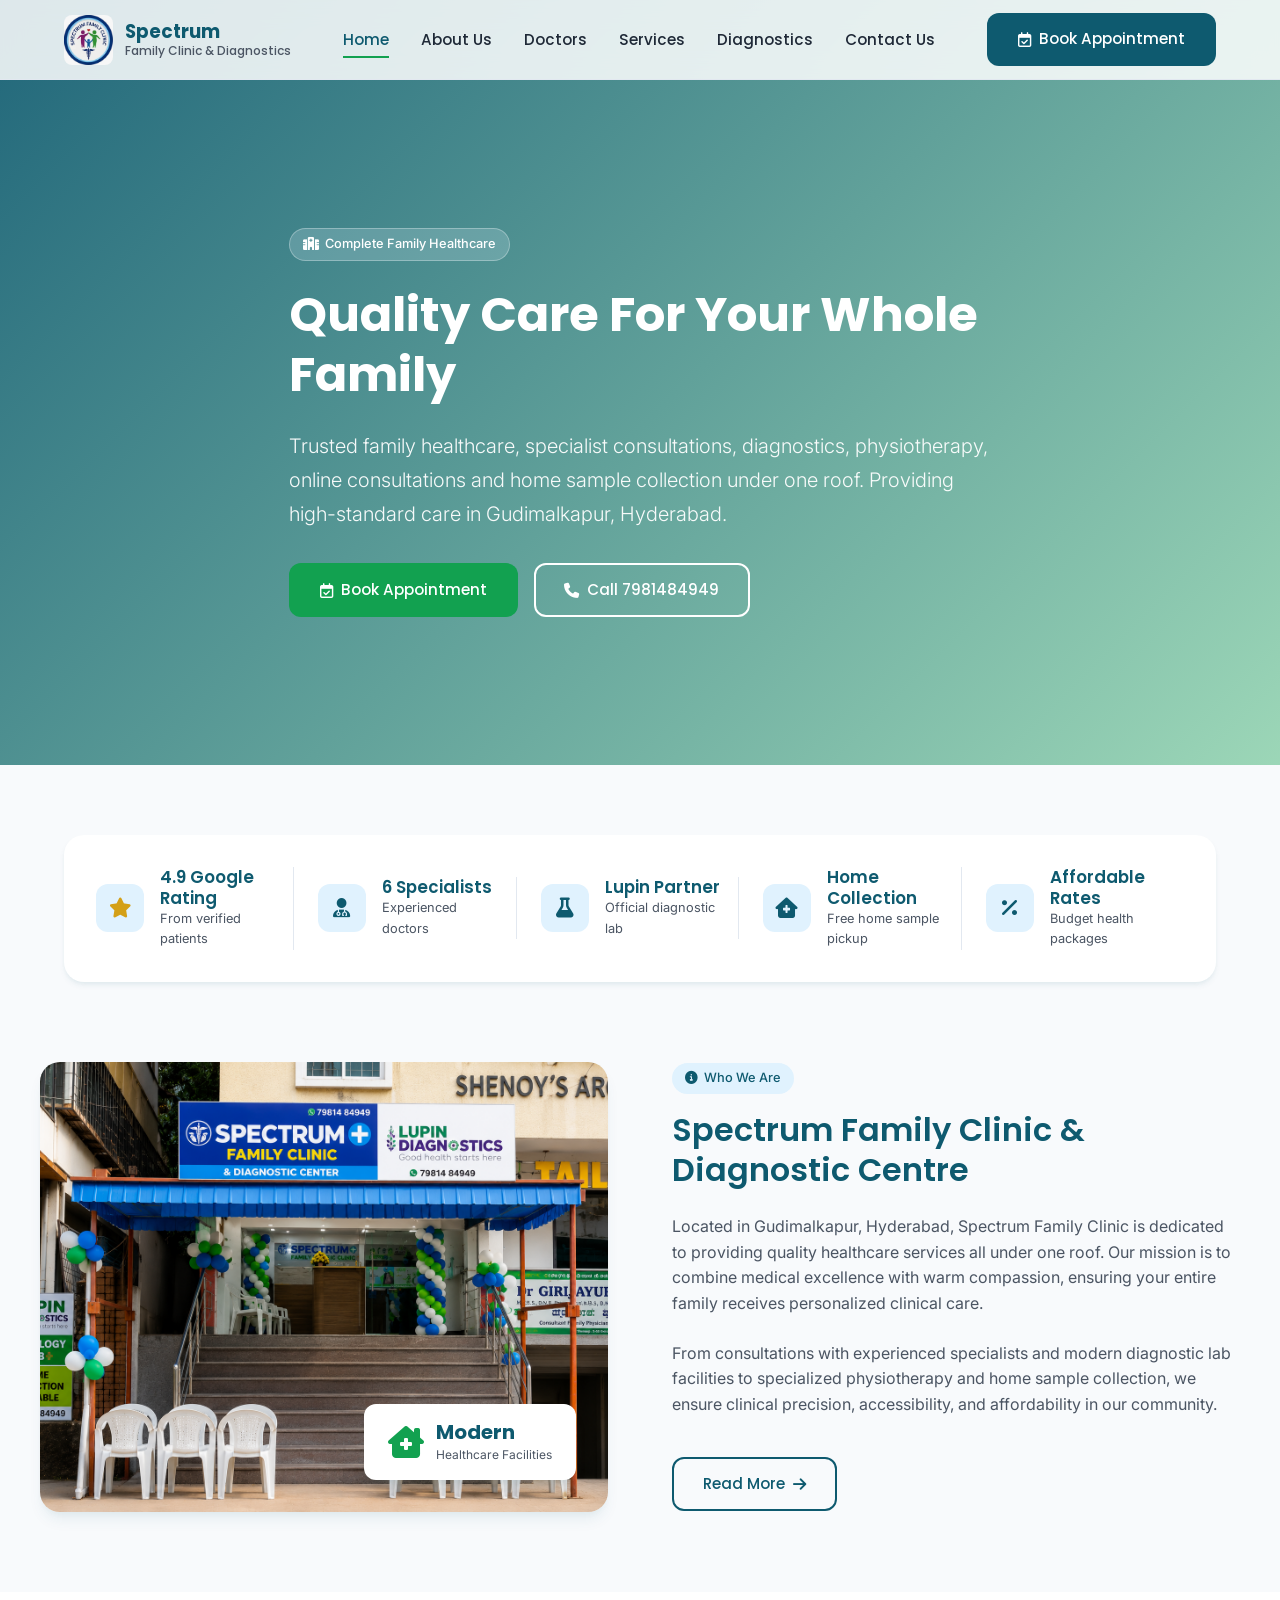
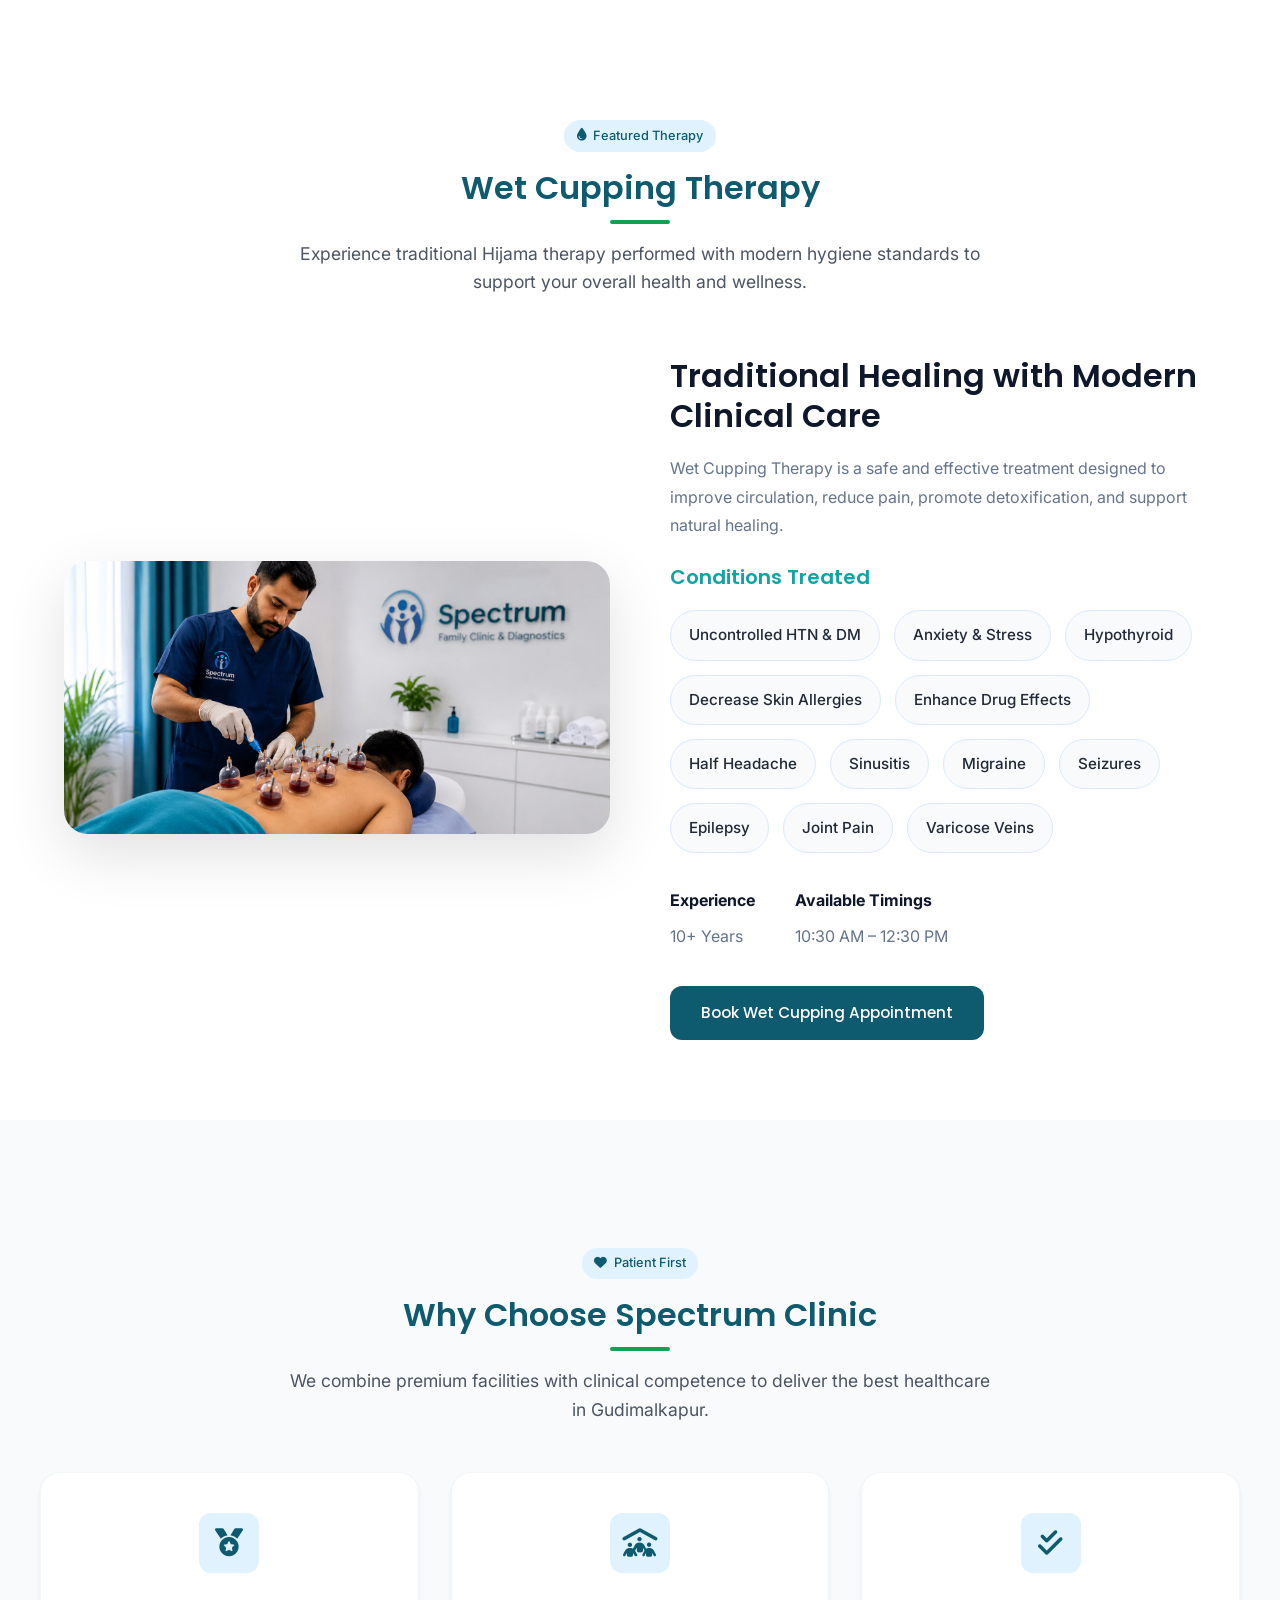
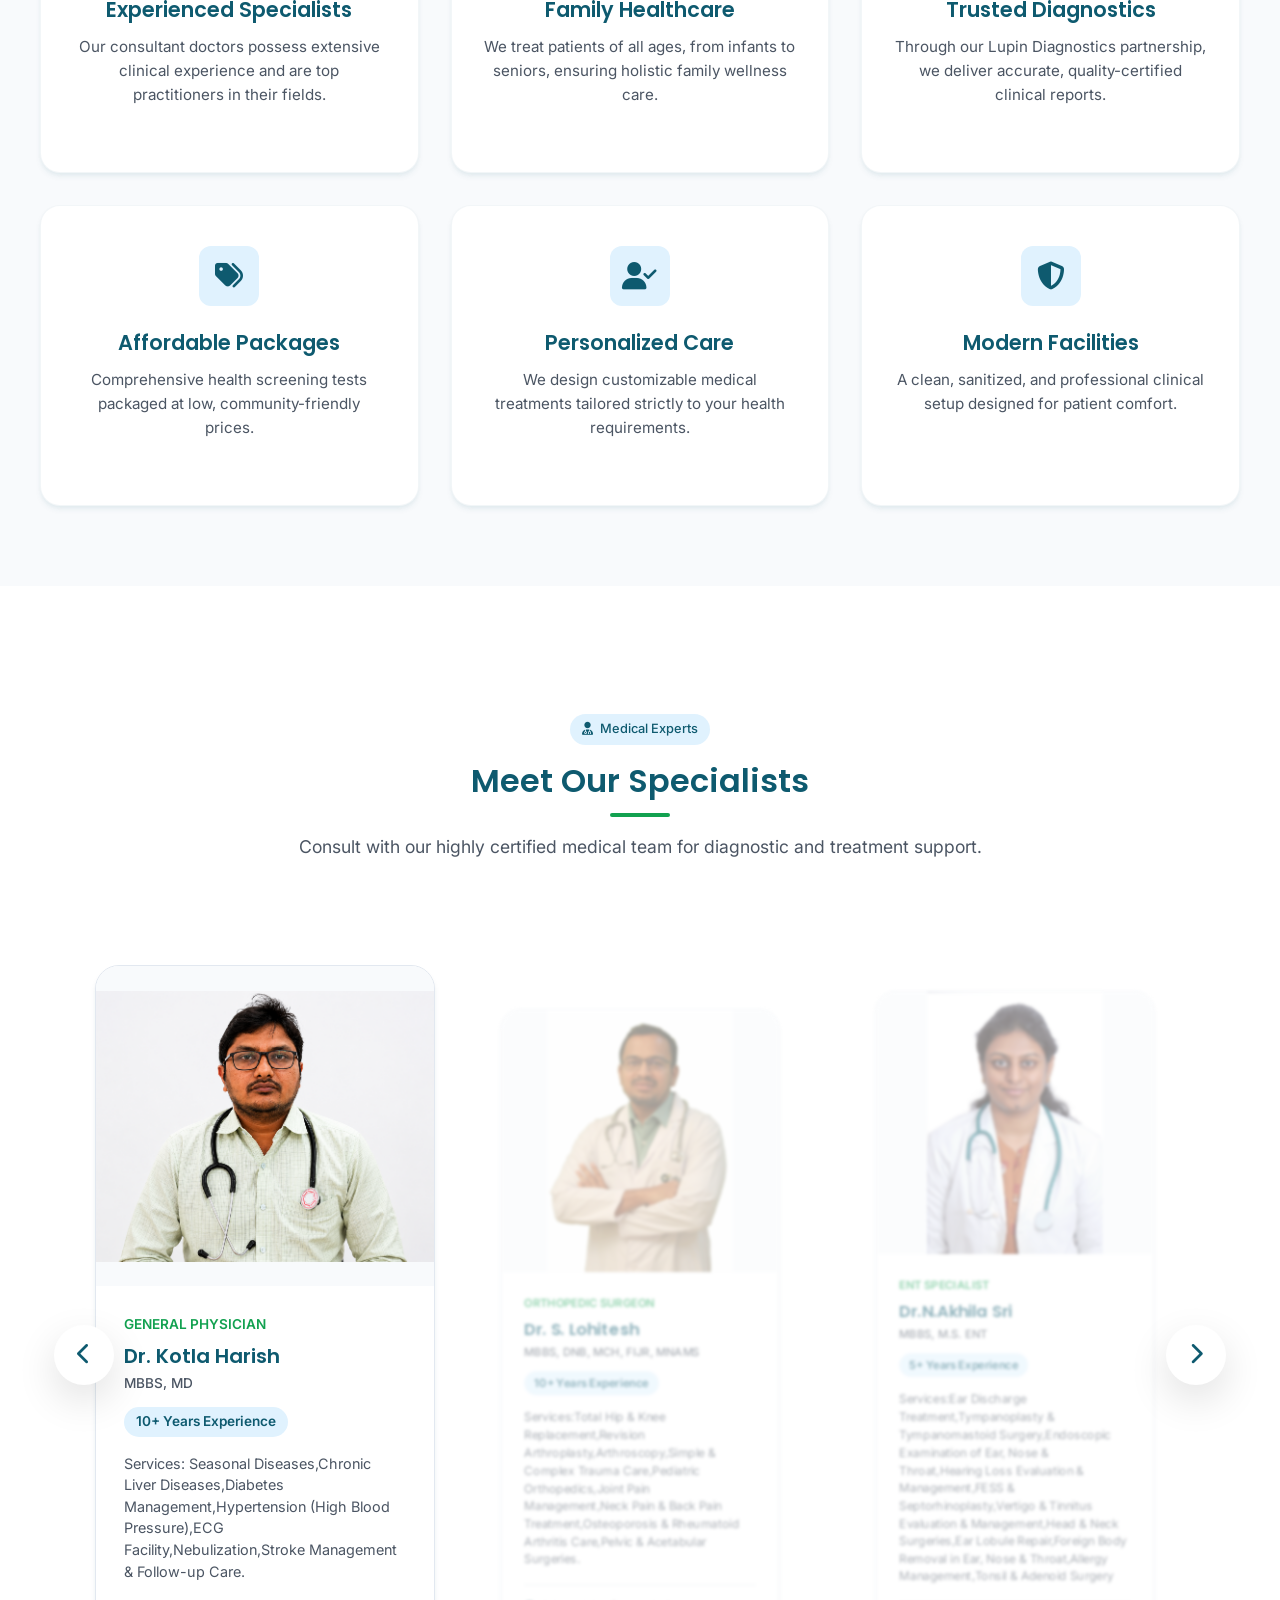
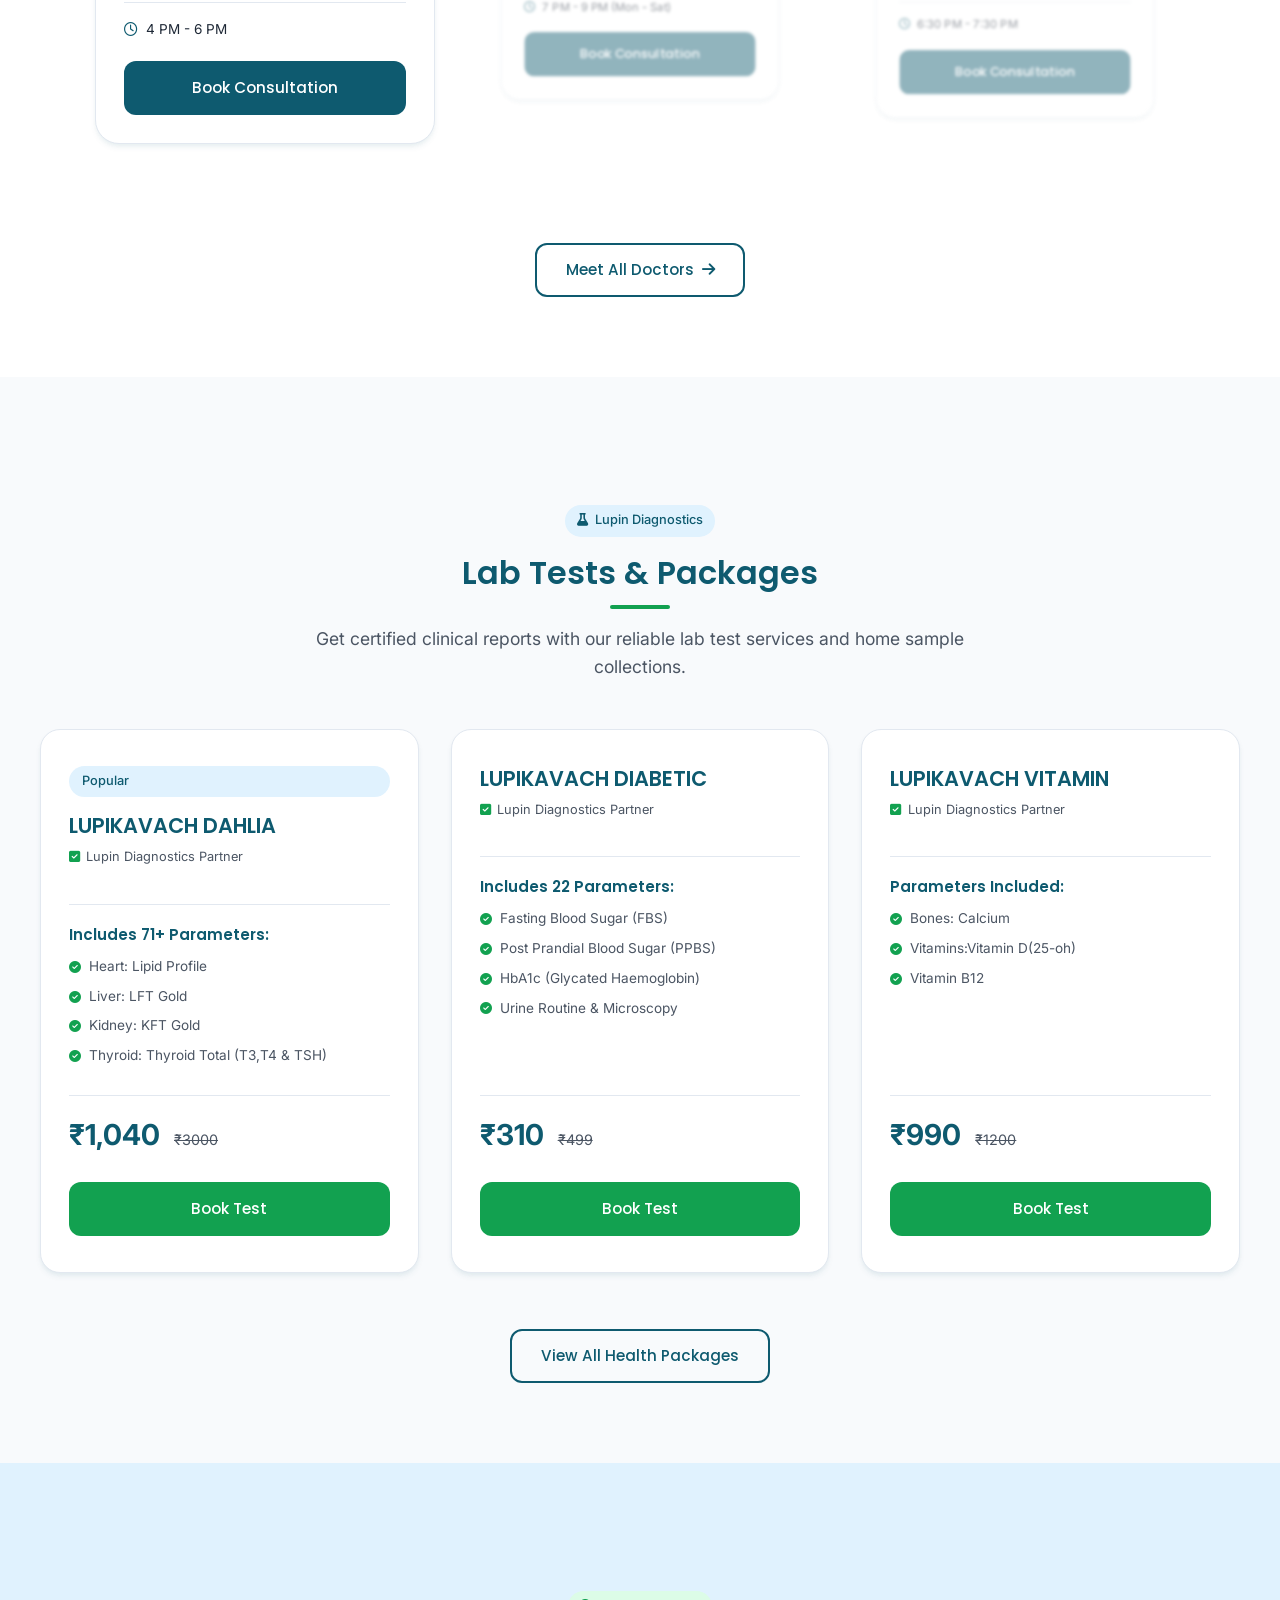
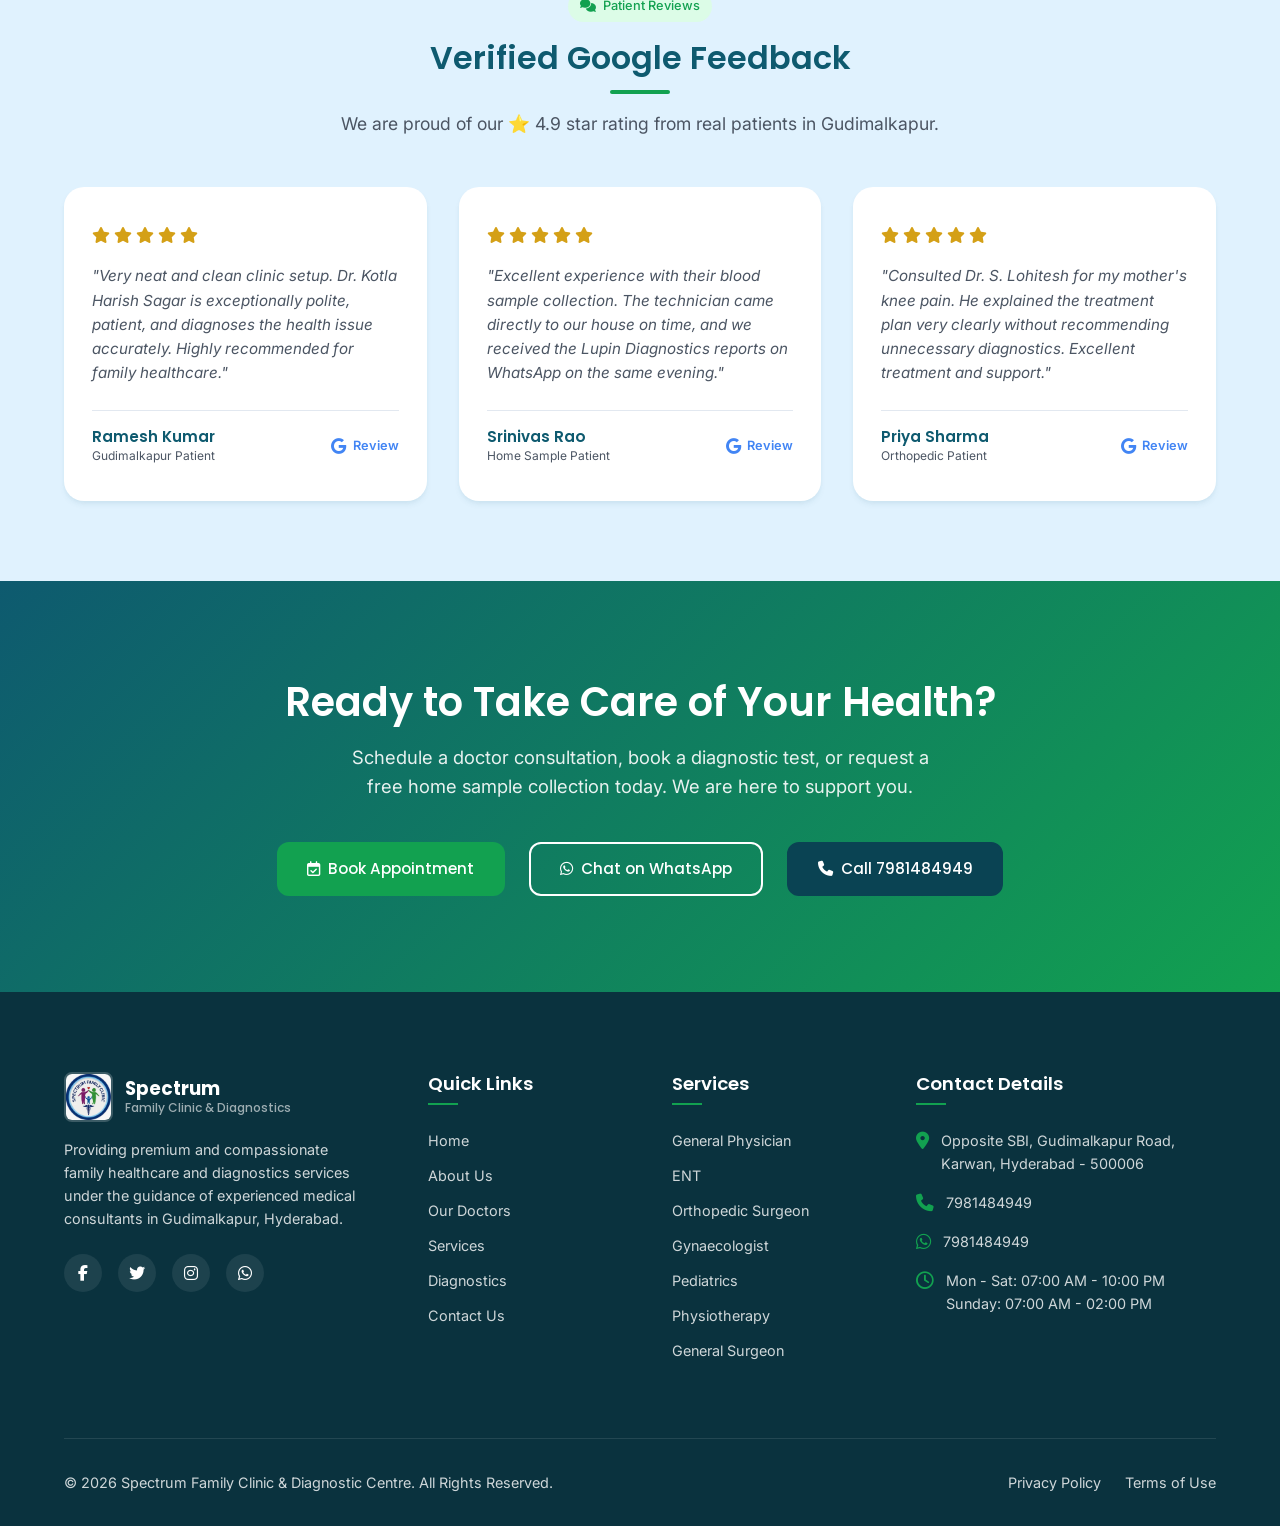
==== commit 9cea8086: "updated website as per client feedback" ====
--- a/index.html
+++ b/index.html
@@ -754,11 +754,11 @@
           </a>
           <p>Providing premium and compassionate family healthcare and diagnostics services under the guidance of experienced medical consultants in Gudimalkapur, Hyderabad.</p>
           <div class="social-links">
-            <a href="https://www.facebook.com/share/1BTDL4vWSD/?mibextid=wwXIfr" target="_blank" rel="noopener noreferrer"aria-label="Facebook"><i class="fa-brands fa-facebook-f"></i></a>
-            <a href="#" class="social-icon" aria-label="Twitter"><i class="fa-brands fa-twitter"></i></a>
-            <a href="https://www.instagram.com/spectrum.clinic14?igsh=MWdrMHIwYWJzZGtmZw%3D%3D&utm_source=qr" target="_blank" rel="noopener noreferrer" aria-label="Instagram"> <i class="fa-brands fa-instagram"></i> </a>
-            <a href="https://wa.me/917981484949" class="social-icon" aria-label="WhatsApp" target="_blank"><i class="fa-brands fa-whatsapp"></i></a>
-          </div>
+          <a href="https://www.facebook.com/share/1BTDL4vWSD/?mibextid=wwXIfr" target="_blank" rel="noopener noreferrer" class="social-icon" aria-label="Facebook"><i class="fa-brands fa-facebook-f"></i></a>
+          <a href="#" class="social-icon" aria-label="Twitter"><i class="fa-brands fa-twitter"></i></a>
+          <a href="https://www.instagram.com/spectrum.clinic14?igsh=MWdrMHIwYWJzZGtmZw%3D%3D&utm_source=qr" target="_blank" rel="noopener noreferrer" class="social-icon" aria-label="Instagram"><i class="fa-brands fa-instagram"></i></a>
+          <a href="https://wa.me/917981484949" class="social-icon" aria-label="WhatsApp" target="_blank"><i class="fa-brands fa-whatsapp"></i></a>
+        </div>
         </div>
 
         <div>
@@ -782,6 +782,7 @@
             <li><a href="services.html#gynec">Gynaecologist</a></li>
             <li><a href="services.html#pediatrics">Pediatrics</a></li>
             <li><a href="services.html#physio">Physiotherapy</a></li>
+            <li><a href="services.html#physio">General Surgeon</a></li>
           </ul>
         </div>
 
--- a/css/style.css
+++ b/css/style.css
@@ -83,7 +83,7 @@
 .section-header {
   text-align: center;
   max-width: 700px;
-  margin: 0 auto 3rem auto;
+  margin: 3rem auto 3rem auto;
 }
 
 .section-header h2::after {
@@ -469,7 +469,7 @@
   background-color: #FFFFFF;
   box-shadow: var(--shadow-md);
   border-radius: var(--radius-lg);
-  margin-top: 40px;
+  margin-top: 70px;
   position: relative;
   z-index: 10;
   padding: 2rem;
@@ -816,15 +816,15 @@
 }
 
 .package-badge {
-  position: absolute;
-  top: 1.5rem;
-  right: 1.5rem;
+  display: inline-block;
+  margin-bottom: 0.75rem;
+  
 }
 
 .package-card h3 {
   font-size: 1.3rem;
   margin-bottom: 0.5rem;
-  padding-right: 4rem;
+  
 }
 
 .package-partner {
@@ -2188,4 +2188,14 @@
     line-height:1.6;
 }
 
+}
+.section-header {
+  display: flex;
+  flex-direction: column;
+  align-items: center;
+}
+
+.badge {
+  display: inline-flex;
+  margin-bottom: 1rem;
 }
